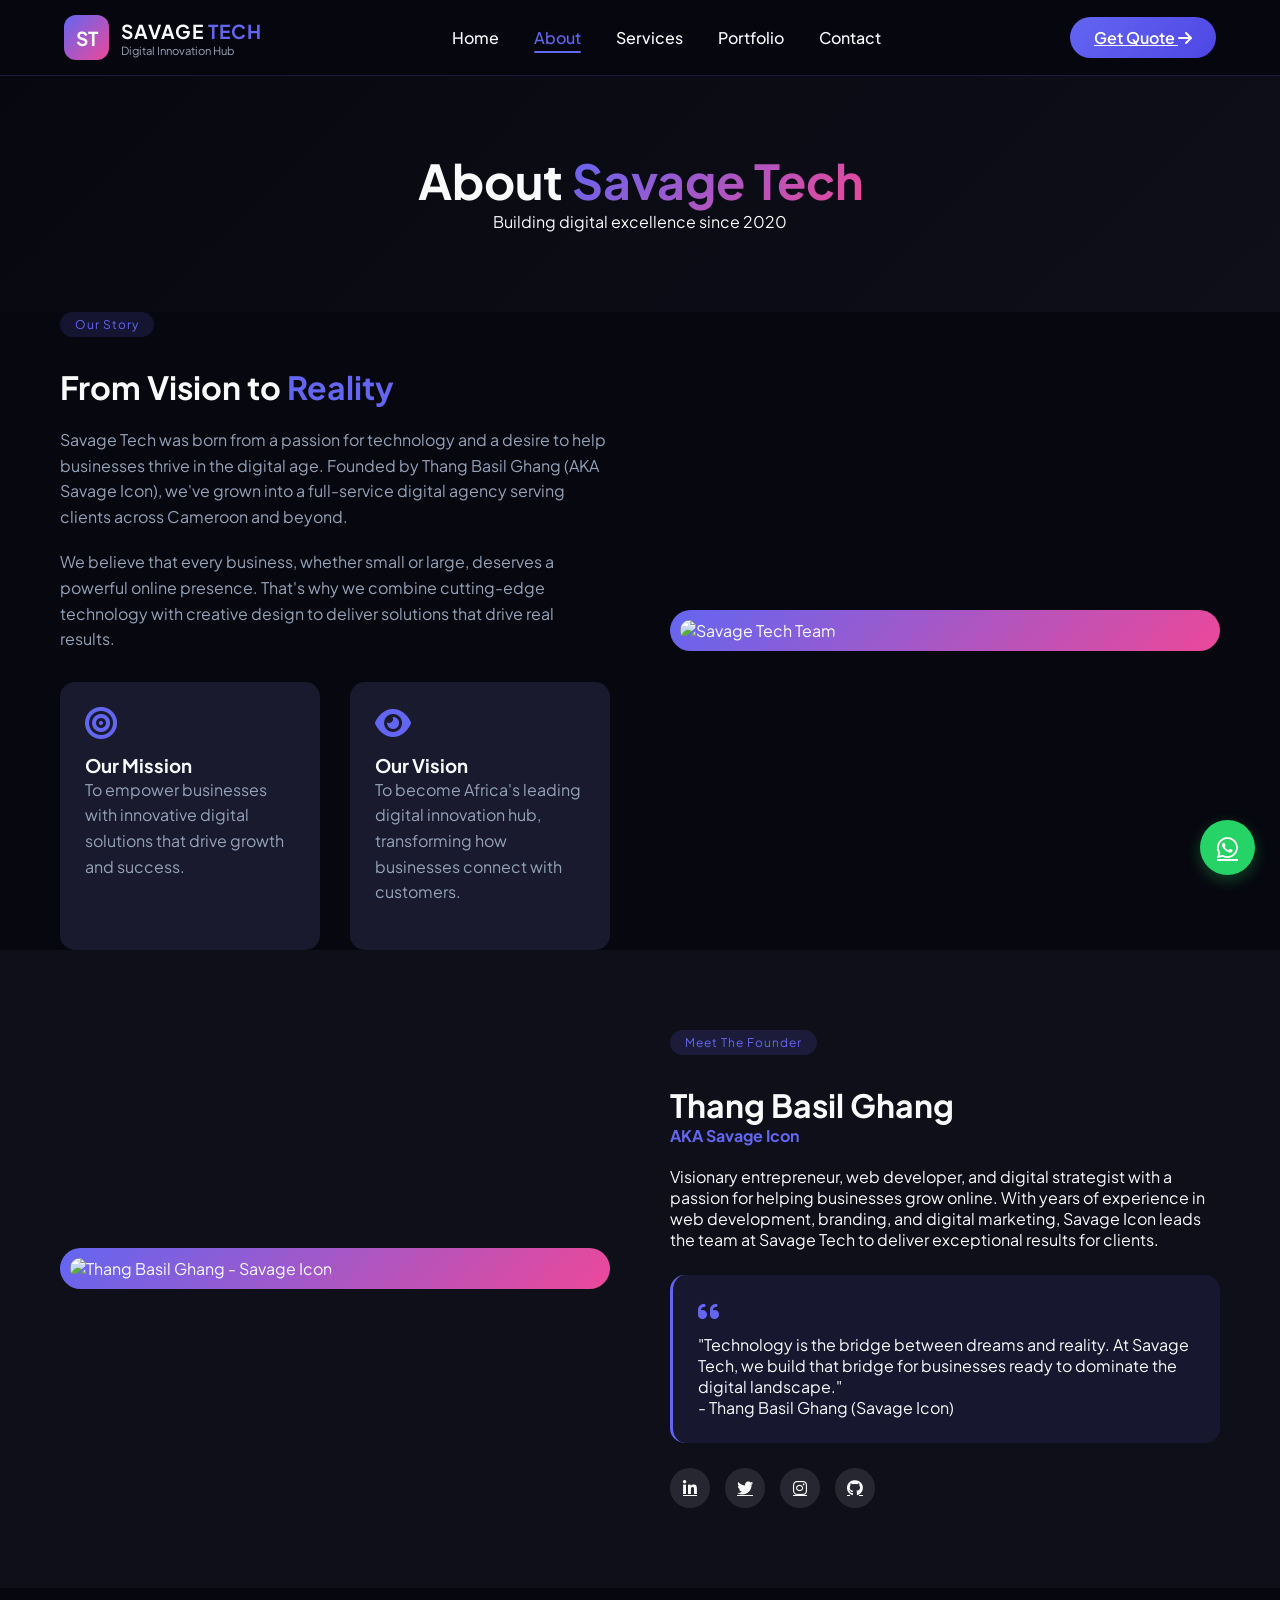
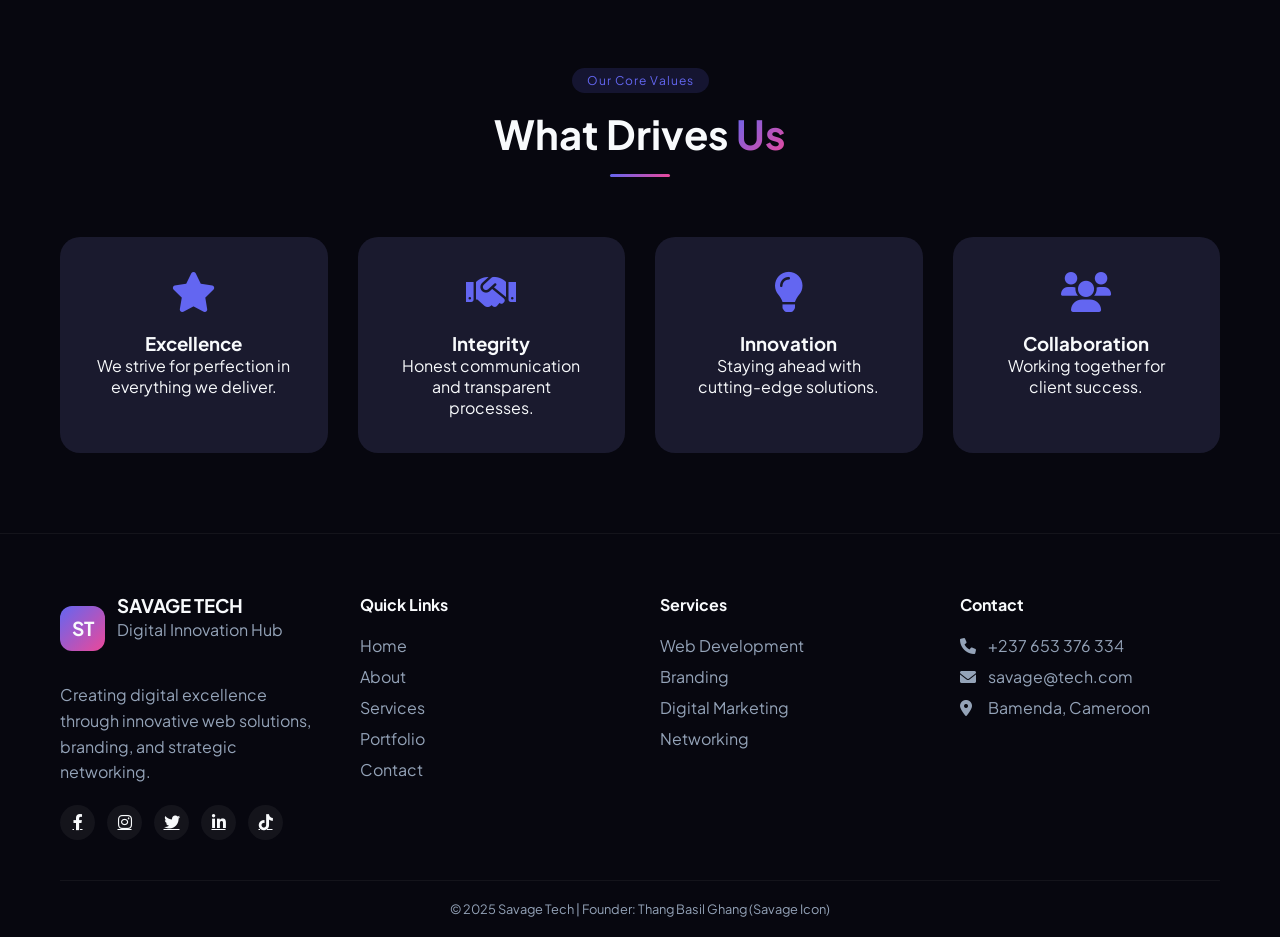
==== about.html @ dd2cf35e "Savage Tech" ====
<!DOCTYPE html>
<html lang="en">
<head>
    <meta charset="UTF-8">
    <meta name="viewport" content="width=device-width, initial-scale=1.0">
    <title>About Us | Savage Tech</title>
    <link href="https://cdnjs.cloudflare.com/ajax/libs/font-awesome/6.0.0/css/all.min.css" rel="stylesheet">
    <link href="https://fonts.googleapis.com/css2?family=Plus+Jakarta+Sans:wght@300;400;500;600;700;800&display=swap" rel="stylesheet">
    <link rel="stylesheet" href="style.css">
</head>
<body>

<nav class="navbar">
    <div class="nav-container">
        <div class="logo">
            <div class="logo-icon">ST</div>
            <div class="logo-text">
                <h2>SAVAGE <span>TECH</span></h2>
                <p>Digital Innovation Hub</p>
            </div>
        </div>
        <div class="nav-links">
            <a href="index.html">Home</a>
            <a href="about.html" class="active">About</a>
            <a href="services.html">Services</a>
            <a href="portfolio.html">Portfolio</a>
            <a href="contact.html">Contact</a>
        </div>
        <div class="nav-buttons">
            <a href="contact.html" class="nav-cta">Get Quote <i class="fas fa-arrow-right"></i></a>
            <div class="mobile-menu" onclick="toggleMenu()">
                <i class="fas fa-bars"></i>
            </div>
        </div>
    </div>
    <div class="mobile-nav" id="mobileNav">
        <a href="index.html">Home</a>
        <a href="about.html">About</a>
        <a href="services.html">Services</a>
        <a href="portfolio.html">Portfolio</a>
        <a href="contact.html">Contact</a>
    </div>
</nav>

<section class="page-header">
    <div class="container">
        <h1>About <span>Savage Tech</span></h1>
        <p>Building digital excellence since 2020</p>
    </div>
</section>

<section class="about-story">
    <div class="container">
        <div class="story-grid">
            <div class="story-content">
                <span class="subtitle">Our Story</span>
                <h2>From Vision to <span>Reality</span></h2>
                <p>Savage Tech was born from a passion for technology and a desire to help businesses thrive in the digital age. Founded by Thang Basil Ghang (AKA Savage Icon), we've grown into a full-service digital agency serving clients across Cameroon and beyond.</p>
                <p>We believe that every business, whether small or large, deserves a powerful online presence. That's why we combine cutting-edge technology with creative design to deliver solutions that drive real results.</p>
                <div class="mission-vision">
                    <div class="mission">
                        <i class="fas fa-bullseye"></i>
                        <h3>Our Mission</h3>
                        <p>To empower businesses with innovative digital solutions that drive growth and success.</p>
                    </div>
                    <div class="vision">
                        <i class="fas fa-eye"></i>
                        <h3>Our Vision</h3>
                        <p>To become Africa's leading digital innovation hub, transforming how businesses connect with customers.</p>
                    </div>
                </div>
            </div>
            <div class="story-image">
                <div class="image-wrapper">
                    <img src="https://placehold.co/600x500/1a1a2e/6366f1?text=Savage+Tech" alt="Savage Tech Team">
                </div>
            </div>
        </div>
    </div>
</section>

<section class="founder-section">
    <div class="container">
        <div class="founder-grid">
            <div class="founder-image">
                <div class="founder-img-wrapper">
                    <img src="https://placehold.co/400x500/1a1a2e/6366f1?text=Savage+Icon" alt="Thang Basil Ghang - Savage Icon">
                </div>
            </div>
            <div class="founder-content">
                <span class="subtitle">Meet The Founder</span>
                <h2>Thang Basil Ghang <span>AKA Savage Icon</span></h2>
                <p>Visionary entrepreneur, web developer, and digital strategist with a passion for helping businesses grow online. With years of experience in web development, branding, and digital marketing, Savage Icon leads the team at Savage Tech to deliver exceptional results for clients.</p>
                <div class="founder-quote">
                    <i class="fas fa-quote-left"></i>
                    <p>"Technology is the bridge between dreams and reality. At Savage Tech, we build that bridge for businesses ready to dominate the digital landscape."</p>
                    <span>- Thang Basil Ghang (Savage Icon)</span>
                </div>
                <div class="founder-social">
                    <a href="#"><i class="fab fa-linkedin-in"></i></a>
                    <a href="#"><i class="fab fa-twitter"></i></a>
                    <a href="#"><i class="fab fa-instagram"></i></a>
                    <a href="#"><i class="fab fa-github"></i></a>
                </div>
            </div>
        </div>
    </div>
</section>

<section class="values">
    <div class="container">
        <div class="section-header">
            <span class="subtitle">Our Core Values</span>
            <h2>What Drives <span>Us</span></h2>
            <div class="underline"></div>
        </div>
        <div class="values-grid">
            <div class="value-card">
                <i class="fas fa-star"></i>
                <h3>Excellence</h3>
                <p>We strive for perfection in everything we deliver.</p>
            </div>
            <div class="value-card">
                <i class="fas fa-handshake"></i>
                <h3>Integrity</h3>
                <p>Honest communication and transparent processes.</p>
            </div>
            <div class="value-card">
                <i class="fas fa-lightbulb"></i>
                <h3>Innovation</h3>
                <p>Staying ahead with cutting-edge solutions.</p>
            </div>
            <div class="value-card">
                <i class="fas fa-users"></i>
                <h3>Collaboration</h3>
                <p>Working together for client success.</p>
            </div>
        </div>
    </div>
</section>

<footer>
    <!-- Same footer as index.html -->
    <div class="container">
        <div class="footer-grid">
            <div class="footer-about">
                <div class="footer-logo">
                    <div class="logo-icon">ST</div>
                    <div>
                        <h3>SAVAGE TECH</h3>
                        <p>Digital Innovation Hub</p>
                    </div>
                </div>
                <p>Creating digital excellence through innovative web solutions, branding, and strategic networking.</p>
                <div class="footer-social">
                    <a href="#"><i class="fab fa-facebook-f"></i></a>
                    <a href="#"><i class="fab fa-instagram"></i></a>
                    <a href="#"><i class="fab fa-twitter"></i></a>
                    <a href="#"><i class="fab fa-linkedin-in"></i></a>
                    <a href="#"><i class="fab fa-tiktok"></i></a>
                </div>
            </div>
            <div class="footer-links">
                <h4>Quick Links</h4>
                <a href="index.html">Home</a>
                <a href="about.html">About</a>
                <a href="services.html">Services</a>
                <a href="portfolio.html">Portfolio</a>
                <a href="contact.html">Contact</a>
            </div>
            <div class="footer-links">
                <h4>Services</h4>
                <a href="services.html">Web Development</a>
                <a href="services.html">Branding</a>
                <a href="services.html">Digital Marketing</a>
                <a href="services.html">Networking</a>
            </div>
            <div class="footer-contact">
                <h4>Contact</h4>
                <p><i class="fas fa-phone"></i> +237 653 376 334</p>
                <p><i class="fas fa-envelope"></i> savage@tech.com</p>
                <p><i class="fas fa-map-marker-alt"></i> Bamenda, Cameroon</p>
            </div>
        </div>
        <div class="footer-bottom">
            <p>&copy; 2025 Savage Tech | Founder: Thang Basil Ghang (Savage Icon)</p>
        </div>
    </div>
</footer>

<a href="https://wa.me/23765337634" class="whatsapp-float" target="_blank">
    <i class="fab fa-whatsapp"></i>
</a>

<script src="script.js"></script>
</body>
</html>
---- style.css ----
* {
    margin: 0;
    padding: 0;
    box-sizing: border-box;
}

:root {
    --primary: #6366f1;
    --primary-dark: #4f46e5;
    --primary-light: #818cf8;
    --secondary: #ec4899;
    --accent: #f59e0b;
    --dark: #0f0f1a;
    --darker: #07070f;
    --card-bg: #1a1a2e;
    --light: #f8fafc;
    --gray: #94a3b8;
    --success: #22c55e;
    --gradient-1: linear-gradient(135deg, #6366f1, #ec4899);
    --gradient-2: linear-gradient(135deg, #f59e0b, #ec4899);
    --gradient-3: linear-gradient(135deg, #0f0f1a, #1a1a2e);
}

body {
    font-family: 'Plus Jakarta Sans', sans-serif;
    background: var(--darker);
    color: var(--light);
    overflow-x: hidden;
    cursor: none;
}

html {
    scroll-behavior: smooth;
}

/* Custom Cursor */
.cursor-dot {
    width: 8px;
    height: 8px;
    background: var(--primary);
    border-radius: 50%;
    position: fixed;
    pointer-events: none;
    z-index: 9999;
    transition: transform 0.1s ease;
}

.cursor-outline {
    width: 40px;
    height: 40px;
    border: 2px solid var(--primary);
    border-radius: 50%;
    position: fixed;
    pointer-events: none;
    z-index: 9998;
    transition: all 0.2s ease;
}

@media (max-width: 768px) {
    body { cursor: auto; }
    .cursor-dot, .cursor-outline { display: none; }
}

/* Scrollbar */
::-webkit-scrollbar { width: 8px; }
::-webkit-scrollbar-track { background: var(--darker); }
::-webkit-scrollbar-thumb { background: var(--primary); border-radius: 10px; }

/* Preloader */
.preloader {
    position: fixed;
    top: 0;
    left: 0;
    width: 100%;
    height: 100%;
    background: var(--darker);
    display: flex;
    justify-content: center;
    align-items: center;
    z-index: 99999;
    transition: opacity 0.5s;
}

.preloader-content {
    text-align: center;
}

.preloader-logo {
    width: 80px;
    height: 80px;
    background: linear-gradient(135deg, var(--primary), var(--secondary));
    border-radius: 20px;
    display: flex;
    align-items: center;
    justify-content: center;
    font-size: 2rem;
    font-weight: bold;
    margin: 0 auto 20px;
    animation: pulse 1.5s infinite;
}

.preloader-bar {
    width: 200px;
    height: 3px;
    background: rgba(255,255,255,0.1);
    border-radius: 10px;
    margin: 20px auto;
    overflow: hidden;
}

.preloader-bar::after {
    content: '';
    display: block;
    width: 50%;
    height: 100%;
    background: linear-gradient(135deg, var(--primary), var(--secondary));
    animation: loading 1s infinite;
}

@keyframes pulse {
    0%, 100% { transform: scale(1); opacity: 1; }
    50% { transform: scale(1.1); opacity: 0.8; }
}

@keyframes loading {
    0% { transform: translateX(-100%); }
    100% { transform: translateX(200%); }
}

/* Navbar */
.navbar {
    position: fixed;
    top: 0;
    width: 100%;
    background: rgba(7, 7, 15, 0.95);
    backdrop-filter: blur(10px);
    z-index: 1000;
    border-bottom: 1px solid rgba(99, 102, 241, 0.2);
    transition: all 0.3s;
}

.nav-container {
    max-width: 1400px;
    margin: 0 auto;
    padding: 15px 5%;
    display: flex;
    justify-content: space-between;
    align-items: center;
}

.logo {
    display: flex;
    align-items: center;
    gap: 12px;
}

.logo-icon {
    width: 45px;
    height: 45px;
    background: linear-gradient(135deg, var(--primary), var(--secondary));
    border-radius: 12px;
    display: flex;
    align-items: center;
    justify-content: center;
    font-weight: bold;
    font-size: 1.2rem;
    animation: float 3s ease-in-out infinite;
}

@keyframes float {
    0%, 100% { transform: translateY(0); }
    50% { transform: translateY(-5px); }
}

.logo-text h2 {
    font-size: 1.2rem;
    letter-spacing: 1px;
}

.logo-text h2 span {
    color: var(--primary);
}

.logo-text p {
    font-size: 0.7rem;
    color: var(--gray);
}

.nav-links {
    display: flex;
    gap: 35px;
}

.nav-links a {
    color: var(--light);
    text-decoration: none;
    font-weight: 500;
    transition: 0.3s;
    position: relative;
}

.nav-links a:hover, .nav-links a.active {
    color: var(--primary);
}

.nav-links a.active::after {
    content: '';
    position: absolute;
    bottom: -5px;
    left: 0;
    width: 100%;
    height: 2px;
    background: var(--primary);
    border-radius: 2px;
}

.nav-cta {
    padding: 10px 24px;
    background: linear-gradient(135deg, var(--primary), var(--primary-dark));
    border-radius: 50px;
    color: white !important;
    font-weight: 600;
    transition: 0.3s;
}

.nav-cta:hover {
    transform: translateY(-2px);
    box-shadow: 0 5px 15px rgba(99, 102, 241, 0.3);
}

.mobile-menu {
    display: none;
    font-size: 24px;
    cursor: pointer;
    color: var(--primary);
}

.mobile-nav {
    display: none;
    flex-direction: column;
    background: var(--dark);
    padding: 20px;
}

.mobile-nav.show {
    display: flex;
}

.mobile-nav a {
    color: var(--light);
    text-decoration: none;
    padding: 12px;
    border-bottom: 1px solid rgba(255,255,255,0.1);
}

/* Hero Section */
.hero {
    min-height: 100vh;
    display: flex;
    align-items: center;
    justify-content: center;
    position: relative;
    overflow: hidden;
    padding: 0 5%;
}

.hero-bg-gradient {
    position: absolute;
    top: 0;
    left: 0;
    width: 100%;
    height: 100%;
    background: radial-gradient(circle at 20% 50%, rgba(99, 102, 241, 0.15), transparent 50%);
}

.hero-particles {
    position: absolute;
    top: 0;
    left: 0;
    width: 100%;
    height: 100%;
    overflow: hidden;
}

.hero-content {
    text-align: center;
    max-width: 900px;
    margin: 0 auto;
    position: relative;
    z-index: 2;
}

.hero-badge {
    display: inline-flex;
    align-items: center;
    gap: 8px;
    background: rgba(99, 102, 241, 0.15);
    padding: 8px 20px;
    border-radius: 50px;
    font-size: 0.85rem;
    margin-bottom: 30px;
    backdrop-filter: blur(5px);
}

.badge-pulse {
    width: 8px;
    height: 8px;
    background: var(--success);
    border-radius: 50%;
    animation: pulse-green 1.5s infinite;
}

@keyframes pulse-green {
    0%, 100% { opacity: 1; transform: scale(1); }
    50% { opacity: 0.5; transform: scale(1.5); }
}

.hero-title {
    font-size: 4.5rem;
    line-height: 1.1;
    margin-bottom: 25px;
}

.title-line {
    display: block;
}

.title-gradient {
    background: linear-gradient(135deg, var(--primary), var(--secondary));
    -webkit-background-clip: text;
    background-clip: text;
    color: transparent;
}

.hero-desc {
    font-size: 1.1rem;
    color: var(--gray);
    max-width: 600px;
    margin: 0 auto 35px;
}

.hero-buttons {
    display: flex;
    gap: 20px;
    justify-content: center;
    margin-bottom: 50px;
}

.btn-primary {
    display: inline-flex;
    align-items: center;
    gap: 10px;
    padding: 14px 32px;
    background: linear-gradient(135deg, var(--primary), var(--primary-dark));
    color: white;
    text-decoration: none;
    border-radius: 50px;
    font-weight: 600;
    transition: 0.3s;
    border: none;
    cursor: pointer;
}

.btn-primary:hover {
    transform: translateY(-3px);
    box-shadow: 0 10px 25px rgba(99, 102, 241, 0.4);
}

.btn-outline {
    display: inline-flex;
    align-items: center;
    gap: 10px;
    padding: 14px 32px;
    background: transparent;
    border: 2px solid var(--primary);
    color: var(--primary);
    text-decoration: none;
    border-radius: 50px;
    font-weight: 600;
    transition: 0.3s;
}

.btn-outline:hover {
    background: var(--primary);
    color: white;
    transform: translateY(-3px);
}

.btn-whatsapp {
    display: inline-flex;
    align-items: center;
    gap: 10px;
    padding: 14px 32px;
    background: #25D366;
    color: white;
    text-decoration: none;
    border-radius: 50px;
    font-weight: 600;
    transition: 0.3s;
}

.btn-whatsapp:hover {
    transform: translateY(-3px);
    box-shadow: 0 10px 25px rgba(37, 211, 102, 0.4);
}

.hero-stats {
    display: flex;
    justify-content: center;
    gap: 60px;
}

.stat h3 {
    font-size: 2rem;
    color: var(--primary);
}

.stat p {
    font-size: 0.85rem;
    color: var(--gray);
}

.hero-scroll {
    position: absolute;
    bottom: 30px;
    left: 50%;
    transform: translateX(-50%);
    text-align: center;
    font-size: 0.8rem;
    color: var(--gray);
    animation: bounce 2s infinite;
}

@keyframes bounce {
    0%, 100% { transform: translateX(-50%) translateY(0); }
    50% { transform: translateX(-50%) translateY(10px); }
}

/* Clients Section */
.clients {
    padding: 60px 5%;
    border-bottom: 1px solid rgba(255,255,255,0.05);
}

.clients-label {
    text-align: center;
    color: var(--gray);
    font-size: 0.8rem;
    margin-bottom: 30px;
    letter-spacing: 2px;
}

.clients-grid {
    display: flex;
    justify-content: center;
    flex-wrap: wrap;
    gap: 50px;
}

.client-logo {
    font-size: 1.2rem;
    font-weight: 600;
    color: var(--gray);
    opacity: 0.6;
    transition: 0.3s;
}

.client-logo:hover {
    opacity: 1;
    color: var(--primary);
}

/* Container */
.container {
    max-width: 1200px;
    margin: 0 auto;
    padding: 0 20px;
}

/* Section Header */
.section-header {
    text-align: center;
    margin-bottom: 60px;
}

.subtitle {
    display: inline-block;
    background: rgba(99, 102, 241, 0.15);
    padding: 5px 15px;
    border-radius: 50px;
    font-size: 0.75rem;
    color: var(--primary);
    margin-bottom: 15px;
    letter-spacing: 1px;
}

.section-header h2 {
    font-size: 2.5rem;
}

.section-header h2 span {
    background: linear-gradient(135deg, var(--primary), var(--secondary));
    -webkit-background-clip: text;
    background-clip: text;
    color: transparent;
}

.underline {
    width: 60px;
    height: 3px;
    background: linear-gradient(135deg, var(--primary), var(--secondary));
    margin: 15px auto 0;
    border-radius: 3px;
}

/* Services Preview */
.services-preview, .why-us, .values, .services-full, .process, .portfolio-gallery, .testimonials, .contact-page {
    padding: 80px 0;
}

.services-grid, .values-grid, .services-full-grid {
    display: grid;
    grid-template-columns: repeat(auto-fit, minmax(280px, 1fr));
    gap: 30px;
}

.service-card {
    background: var(--card-bg);
    padding: 35px;
    border-radius: 20px;
    text-align: center;
    transition: 0.3s;
    border: 1px solid rgba(255,255,255,0.05);
}

.service-card:hover {
    transform: translateY(-10px);
    border-color: var(--primary);
    box-shadow: 0 20px 40px rgba(0,0,0,0.3);
}

.service-icon {
    width: 70px;
    height: 70px;
    background: rgba(99, 102, 241, 0.15);
    border-radius: 20px;
    display: flex;
    align-items: center;
    justify-content: center;
    margin: 0 auto 25px;
}

.service-icon i {
    font-size: 2rem;
    color: var(--primary);
}

.service-card h3 {
    margin-bottom: 15px;
}

.service-card p {
    color: var(--gray);
    margin-bottom: 20px;
    line-height: 1.6;
}

.service-link {
    color: var(--primary);
    text-decoration: none;
    font-weight: 500;
    display: inline-flex;
    align-items: center;
    gap: 8px;
    transition: 0.3s;
}

.service-link:hover {
    gap: 12px;
}

/* Why Us Section */
.why-us {
    background: var(--dark);
}

.why-grid {
    display: grid;
    grid-template-columns: 1fr 1fr;
    gap: 60px;
    align-items: center;
}

.why-content h2 {
    font-size: 2.5rem;
    margin: 15px 0 20px;
}

.why-content h2 span {
    color: var(--primary);
}

.why-content > p {
    color: var(--gray);
    margin-bottom: 30px;
    line-height: 1.6;
}

.why-features {
    margin-bottom: 35px;
}

.why-feature {
    display: flex;
    gap: 15px;
    margin-bottom: 20px;
}

.why-feature i {
    color: var(--primary);
    font-size: 1.3rem;
    margin-top: 3px;
}

.why-feature h4 {
    margin-bottom: 5px;
}

.why-feature p {
    color: var(--gray);
    font-size: 0.85rem;
}

.why-image {
    position: relative;
    min-height: 400px;
}

.why-image-bg {
    width: 100%;
    height: 400px;
    background: linear-gradient(135deg, var(--primary), var(--secondary));
    border-radius: 30px;
    opacity: 0.1;
}

.floating-card {
    position: absolute;
    background: var(--card-bg);
    padding: 15px 25px;
    border-radius: 50px;
    display: flex;
    align-items: center;
    gap: 10px;
    backdrop-filter: blur(10px);
    border: 1px solid rgba(255,255,255,0.1);
    animation: float 4s ease-in-out infinite;
}

.card-1 {
    top: 20%;
    left: -20px;
}

.card-2 {
    bottom: 30%;
    right: -20px;
    animation-delay: 1s;
}

.card-3 {
    bottom: 10%;
    left: 20%;
    animation-delay: 2s;
}

/* CTA Section */
.cta-section {
    padding: 100px 0;
    background: linear-gradient(135deg, var(--primary), var(--primary-dark));
    text-align: center;
    position: relative;
    overflow: hidden;
}

.cta-section h2 {
    font-size: 2.5rem;
    margin-bottom: 15px;
}

.cta-section p {
    margin-bottom: 30px;
    opacity: 0.9;
}

.cta-buttons {
    display: flex;
    gap: 20px;
    justify-content: center;
    flex-wrap: wrap;
}

.cta-section .btn-primary {
    background: white;
    color: var(--primary);
}

.cta-section .btn-whatsapp {
    background: rgba(255,255,255,0.2);
    backdrop-filter: blur(5px);
}

/* Page Header */
.page-header {
    background: linear-gradient(135deg, var(--darker), var(--dark));
    padding: 150px 0 80px;
    text-align: center;
}

.page-header h1 {
    font-size: 3rem;
}

.page-header h1 span {
    background: linear-gradient(135deg, var(--primary), var(--secondary));
    -webkit-background-clip: text;
    background-clip: text;
    color: transparent;
}

/* Story Section */
.story-grid {
    display: grid;
    grid-template-columns: 1fr 1fr;
    gap: 60px;
    align-items: center;
}

.story-content h2 {
    font-size: 2rem;
    margin: 15px 0 20px;
}

.story-content h2 span {
    color: var(--primary);
}

.story-content p {
    color: var(--gray);
    margin-bottom: 20px;
    line-height: 1.6;
}

.mission-vision {
    display: grid;
    grid-template-columns: 1fr 1fr;
    gap: 30px;
    margin-top: 30px;
}

.mission, .vision {
    background: var(--card-bg);
    padding: 25px;
    border-radius: 15px;
}

.mission i, .vision i {
    font-size: 2rem;
    color: var(--primary);
    margin-bottom: 15px;
}

.story-image .image-wrapper {
    background: linear-gradient(135deg, var(--primary), var(--secondary));
    border-radius: 30px;
    overflow: hidden;
    padding: 10px;
}

.story-image img {
    width: 100%;
    border-radius: 20px;
}

/* Founder Section */
.founder-section {
    background: var(--dark);
    padding: 80px 0;
}

.founder-grid {
    display: grid;
    grid-template-columns: 1fr 1fr;
    gap: 60px;
    align-items: center;
}

.founder-img-wrapper {
    background: linear-gradient(135deg, var(--primary), var(--secondary));
    border-radius: 30px;
    overflow: hidden;
    padding: 10px;
}

.founder-img-wrapper img {
    width: 100%;
    border-radius: 20px;
}

.founder-content h2 {
    font-size: 2rem;
    margin: 15px 0 20px;
}

.founder-content h2 span {
    color: var(--primary);
    font-size: 1rem;
    display: block;
}

.founder-quote {
    background: rgba(99, 102, 241, 0.1);
    padding: 25px;
    border-radius: 15px;
    margin: 25px 0;
    border-left: 3px solid var(--primary);
}

.founder-quote i {
    color: var(--primary);
    font-size: 1.5rem;
    margin-bottom: 10px;
}

.founder-social {
    display: flex;
    gap: 15px;
}

.founder-social a {
    width: 40px;
    height: 40px;
    background: rgba(255,255,255,0.1);
    border-radius: 50%;
    display: flex;
    align-items: center;
    justify-content: center;
    color: var(--light);
    transition: 0.3s;
}

.founder-social a:hover {
    background: var(--primary);
    transform: translateY(-3px);
}

/* Values Grid */
.values-grid {
    display: grid;
    grid-template-columns: repeat(auto-fit, minmax(250px, 1fr));
    gap: 30px;
}

.value-card {
    text-align: center;
    padding: 35px;
    background: var(--card-bg);
    border-radius: 20px;
    transition: 0.3s;
}

.value-card:hover {
    transform: translateY(-10px);
}

.value-card i {
    font-size: 2.5rem;
    color: var(--primary);
    margin-bottom: 20px;
}

/* Service Full Cards */
.service-full-card {
    background: var(--card-bg);
    padding: 40px;
    border-radius: 20px;
    transition: 0.3s;
}

.service-full-card:hover {
    transform: translateY(-10px);
}

.service-icon-large {
    width: 80px;
    height: 80px;
    background: rgba(99, 102, 241, 0.15);
    border-radius: 20px;
    display: flex;
    align-items: center;
    justify-content: center;
    margin-bottom: 25px;
}

.service-icon-large i {
    font-size: 2.5rem;
    color: var(--primary);
}

.service-full-card h2 {
    margin-bottom: 15px;
}

.service-full-card > p {
    color: var(--gray);
    margin-bottom: 20px;
    line-height: 1.6;
}

.service-features {
    list-style: none;
    margin: 20px 0;
}

.service-features li {
    margin: 10px 0;
    display: flex;
    align-items: center;
    gap: 10px;
}

.service-features li i {
    color: var(--success);
    font-size: 0.8rem;
}

.service-price {
    margin: 20px 0;
    font-size: 1.2rem;
    font-weight: bold;
    color: var(--primary);
}

/* Process Steps */
.process-steps {
    display: grid;
    grid-template-columns: repeat(auto-fit, minmax(200px, 1fr));
    gap: 30px;
    text-align: center;
}

.step {
    padding: 30px;
    background: var(--card-bg);
    border-radius: 20px;
    position: relative;
}

.step-number {
    width: 50px;
    height: 50px;
    background: linear-gradient(135deg, var(--primary), var(--secondary));
    border-radius: 50%;
    display: flex;
    align-items: center;
    justify-content: center;
    margin: 0 auto 20px;
    font-weight: bold;
    font-size: 1.2rem;
}

/* Portfolio Filter */
.portfolio-filter {
    padding: 40px 0;
}

.filter-buttons {
    display: flex;
    justify-content: center;
    gap: 15px;
    flex-wrap: wrap;
}

.filter-btn {
    padding: 10px 25px;
    background: var(--card-bg);
    border: none;
    color: var(--light);
    border-radius: 50px;
    cursor: pointer;
    transition: 0.3s;
}

.filter-btn.active, .filter-btn:hover {
    background: var(--primary);
}

/* Portfolio Grid */
.portfolio-grid {
    display: grid;
    grid-template-columns: repeat(auto-fill, minmax(350px, 1fr));
    gap: 30px;
}

.portfolio-item {
    background: var(--card-bg);
    border-radius: 15px;
    overflow: hidden;
    transition: 0.3s;
}

.portfolio-item:hover {
    transform: translateY(-10px);
}

.portfolio-item img {
    width: 100%;
    height: 250px;
    object-fit: cover;
}

.portfolio-info {
    padding: 20px;
}

.portfolio-info h3 {
    margin-bottom: 5px;
}

.portfolio-info p {
    color: var(--gray);
}

/* Testimonials Grid */
.testimonials-grid {
    display: grid;
    grid-template-columns: repeat(auto-fill, minmax(350px, 1fr));
    gap: 30px;
}

.testimonial-card {
    background: var(--card-bg);
    padding: 30px;
    border-radius: 20px;
}

.testimonial-card i {
    font-size: 2rem;
    color: var(--primary);
    opacity: 0.5;
    margin-bottom: 20px;
}

.testimonial-card p {
    margin-bottom: 20px;
    line-height: 1.6;
}

.client-info {
    display: flex;
    align-items: center;
    gap: 15px;
}

.client-info img {
    width: 50px;
    height: 50px;
    border-radius: 50%;
    object-fit: cover;
}

/* Contact Page */
.contact-grid {
    display: grid;
    grid-template-columns: 1fr 1fr;
    gap: 50px;
}

.contact-info-card, .contact-form-card {
    background: var(--card-bg);
    padding: 40px;
    border-radius: 20px;
}

.contact-info-card h3, .contact-form-card h3 {
    font-size: 1.5rem;
    margin-bottom: 15px;
}

.contact-info-card > p {
    color: var(--gray);
    margin-bottom: 30px;
}

.contact-details {
    margin-bottom: 30px;
}

.detail {
    display: flex;
    gap: 15px;
    margin-bottom: 20px;
}

.detail i {
    width: 45px;
    height: 45px;
    background: rgba(99, 102, 241, 0.15);
    border-radius: 12px;
    display: flex;
    align-items: center;
    justify-content: center;
    color: var(--primary);
    font-size: 1.2rem;
}

.contact-hours {
    padding-top: 20px;
    border-top: 1px solid rgba(255,255,255,0.1);
}

.contact-hours h4 {
    margin-bottom: 10px;
}

.contact-hours p {
    color: var(--gray);
    font-size: 0.9rem;
}

/* Form */
.form-row {
    display: grid;
    grid-template-columns: 1fr 1fr;
    gap: 15px;
}

.form-group {
    margin-bottom: 20px;
}

.form-group input, .form-group textarea, .form-group select {
    width: 100%;
    padding: 14px;
    background: rgba(255,255,255,0.05);
    border: 1px solid rgba(255,255,255,0.1);
    border-radius: 12px;
    color: var(--light);
    font-family: inherit;
    transition: 0.3s;
}

.form-group input:focus, .form-group textarea:focus, .form-group select:focus {
    outline: none;
    border-color: var(--primary);
}

.submit-btn {
    width: 100%;
}

/* Map Section */
.map-section {
    padding: 0 0 80px;
}

/* Footer */
footer {
    background: var(--darker);
    padding: 60px 0 20px;
    border-top: 1px solid rgba(255,255,255,0.05);
}

.footer-grid {
    display: grid;
    grid-template-columns: repeat(auto-fit, minmax(250px, 1fr));
    gap: 40px;
    margin-bottom: 40px;
}

.footer-logo {
    display: flex;
    align-items: center;
    gap: 12px;
    margin-bottom: 20px;
}

.footer-about p {
    color: var(--gray);
    line-height: 1.6;
    margin-bottom: 20px;
}

.footer-social {
    display: flex;
    gap: 12px;
}

.footer-social a {
    width: 35px;
    height: 35px;
    background: rgba(255,255,255,0.05);
    border-radius: 50%;
    display: flex;
    align-items: center;
    justify-content: center;
    color: var(--light);
    transition: 0.3s;
}

.footer-social a:hover {
    background: var(--primary);
    transform: translateY(-3px);
}

.footer-links h4, .footer-contact h4 {
    margin-bottom: 20px;
}

.footer-links a {
    display: block;
    color: var(--gray);
    text-decoration: none;
    margin-bottom: 10px;
    transition: 0.3s;
}

.footer-links a:hover {
    color: var(--primary);
    transform: translateX(5px);
}

.footer-contact p {
    color: var(--gray);
    margin-bottom: 10px;
}

.footer-contact i {
    width: 25px;
}

.footer-founder {
    margin-top: 15px;
    padding-top: 15px;
    border-top: 1px solid rgba(255,255,255,0.05);
    font-size: 0.85rem;
    color: var(--primary);
}

.footer-bottom {
    text-align: center;
    padding-top: 20px;
    border-top: 1px solid rgba(255,255,255,0.05);
    color: var(--gray);
    font-size: 0.8rem;
}

.footer-bottom i {
    color: var(--secondary);
}

/* WhatsApp Float */
.whatsapp-float {
    position: fixed;
    bottom: 25px;
    right: 25px;
    background: #25D366;
    width: 55px;
    height: 55px;
    border-radius: 50%;
    display: flex;
    align-items: center;
    justify-content: center;
    color: white;
    font-size: 1.5rem;
    z-index: 999;
    transition: 0.3s;
    box-shadow: 0 5px 15px rgba(37, 211, 102, 0.3);
}

.whatsapp-float:hover {
    transform: scale(1.1);
    background: #20b859;
}

.whatsapp-tooltip {
    position: absolute;
    right: 70px;
    background: var(--dark);
    padding: 8px 15px;
    border-radius: 30px;
    font-size: 0.75rem;
    white-space: nowrap;
    opacity: 0;
    visibility: hidden;
    transition: 0.3s;
}

.whatsapp-float:hover .whatsapp-tooltip {
    opacity: 1;
    visibility: visible;
}

/* Responsive */
@media (max-width: 768px) {
    .nav-links {
        display: none;
    }
    .mobile-menu {
        display: block;
    }
    .hero-title {
        font-size: 2.5rem;
    }
    .hero-buttons {
        flex-direction: column;
        align-items: center;
    }
    .hero-stats {
        gap: 30px;
    }
    .why-grid, .story-grid, .founder-grid, .contact-grid {
        grid-template-columns: 1fr;
    }
    .section-header h2 {
        font-size: 1.8rem;
    }
    .form-row {
        grid-template-columns: 1fr;
    }
    .portfolio-grid {
        grid-template-columns: 1fr;
    }
    .testimonials-grid {
        grid-template-columns: 1fr;
    }
    .floating-card {
        display: none;
    }
    .cta-section h2 {
        font-size: 1.8rem;
    }
}

/* Animations */
@keyframes fadeInUp {
    from {
        opacity: 0;
        transform: translateY(30px);
    }
    to {
        opacity: 1;
        transform: translateY(0);
    }
}

.service-card, .portfolio-item, .testimonial-card, .value-card {
    animation: fadeInUp 0.6s ease forwards;
    opacity: 0;
}

.service-card:nth-child(1) { animation-delay: 0.1s; }
.service-card:nth-child(2) { animation-delay: 0.2s; }
.service-card:nth-child(3) { animation-delay: 0.3s; }
.service-card:nth-child(4) { animation-delay: 0.4s; }
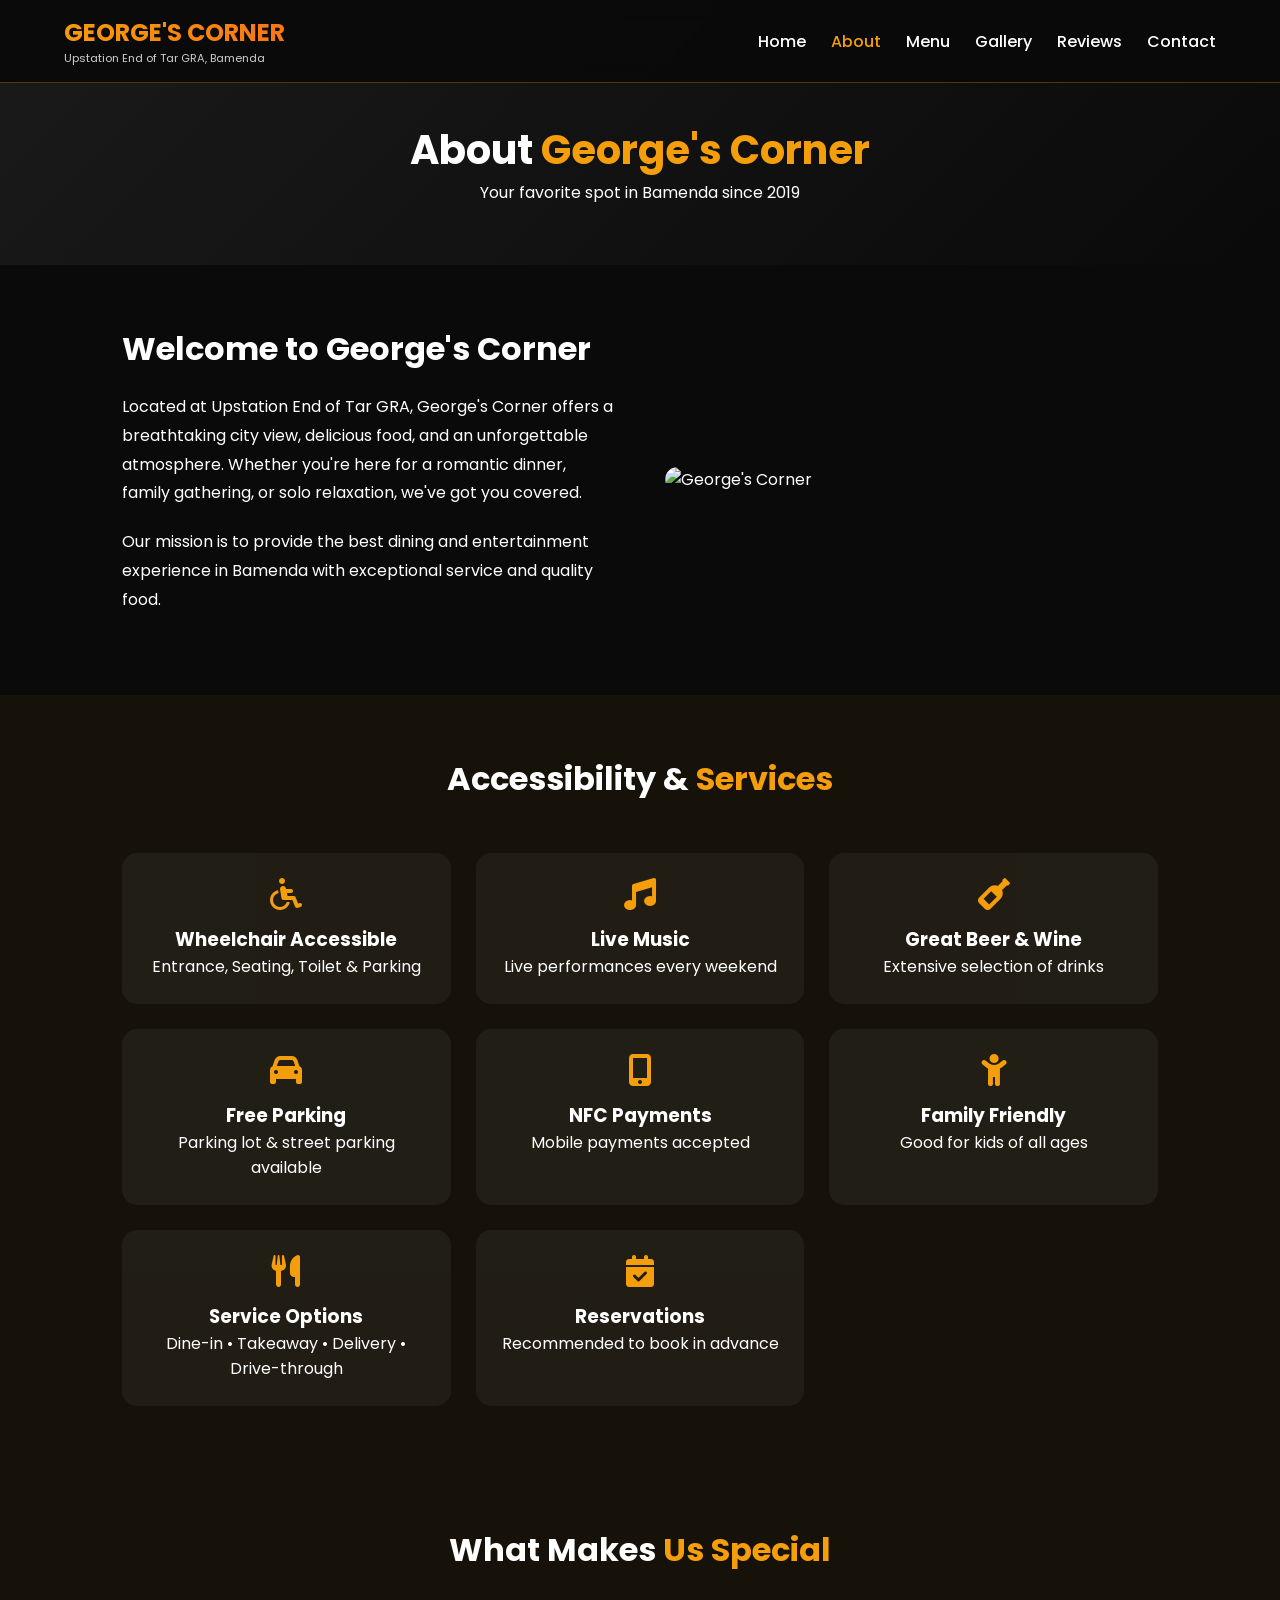
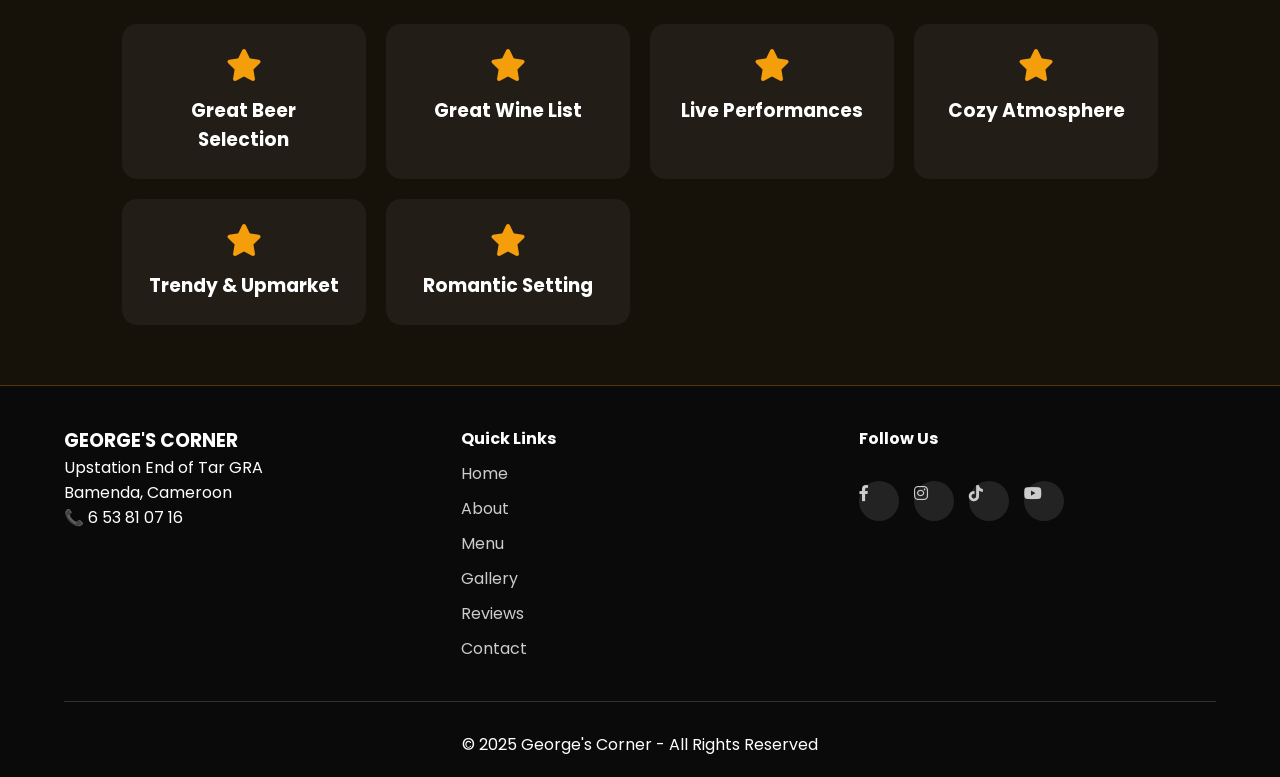
==== commit cb29a26b: "SEO" ====
--- a/about.html
+++ b/about.html
@@ -3,9 +3,9 @@
 <head>
     <meta charset="UTF-8">
     <meta name="viewport" content="width=device-width, initial-scale=1.0">
-    <title>About Us | Savage Tech</title>
+    <title>About Us - George's Corner</title>
     <link href="https://cdnjs.cloudflare.com/ajax/libs/font-awesome/6.0.0/css/all.min.css" rel="stylesheet">
-    <link href="https://fonts.googleapis.com/css2?family=Plus+Jakarta+Sans:wght@300;400;500;600;700;800&display=swap" rel="stylesheet">
+    <link href="https://fonts.googleapis.com/css2?family=Poppins:wght@300;400;500;600;700;800&display=swap" rel="stylesheet">
     <link rel="stylesheet" href="style.css">
 </head>
 <body>
@@ -13,184 +13,161 @@
 <nav class="navbar">
     <div class="nav-container">
         <div class="logo">
-            <div class="logo-icon">ST</div>
-            <div class="logo-text">
-                <h2>SAVAGE <span>TECH</span></h2>
-                <p>Digital Innovation Hub</p>
-            </div>
+            <h1>GEORGE'S <span>CORNER</span></h1>
+            <p>Upstation End of Tar GRA, Bamenda</p>
         </div>
         <div class="nav-links">
             <a href="index.html">Home</a>
             <a href="about.html" class="active">About</a>
-            <a href="services.html">Services</a>
-            <a href="portfolio.html">Portfolio</a>
+            <a href="menu.html">Menu</a>
+            <a href="gallery.html">Gallery</a>
+            <a href="reviews.html">Reviews</a>
             <a href="contact.html">Contact</a>
         </div>
-        <div class="nav-buttons">
-            <a href="contact.html" class="nav-cta">Get Quote <i class="fas fa-arrow-right"></i></a>
-            <div class="mobile-menu" onclick="toggleMenu()">
-                <i class="fas fa-bars"></i>
-            </div>
+        <div class="mobile-menu" onclick="toggleMobileMenu()">
+            <i class="fas fa-bars"></i>
         </div>
     </div>
     <div class="mobile-nav" id="mobileNav">
         <a href="index.html">Home</a>
         <a href="about.html">About</a>
-        <a href="services.html">Services</a>
-        <a href="portfolio.html">Portfolio</a>
+        <a href="menu.html">Menu</a>
+        <a href="gallery.html">Gallery</a>
+        <a href="reviews.html">Reviews</a>
         <a href="contact.html">Contact</a>
     </div>
 </nav>
 
 <section class="page-header">
-    <div class="container">
-        <h1>About <span>Savage Tech</span></h1>
-        <p>Building digital excellence since 2020</p>
-    </div>
+    <h1>About <span>George's Corner</span></h1>
+    <p>Your favorite spot in Bamenda since 2019</p>
 </section>
 
-<section class="about-story">
+<section class="about-main">
     <div class="container">
-        <div class="story-grid">
-            <div class="story-content">
-                <span class="subtitle">Our Story</span>
-                <h2>From Vision to <span>Reality</span></h2>
-                <p>Savage Tech was born from a passion for technology and a desire to help businesses thrive in the digital age. Founded by Thang Basil Ghang (AKA Savage Icon), we've grown into a full-service digital agency serving clients across Cameroon and beyond.</p>
-                <p>We believe that every business, whether small or large, deserves a powerful online presence. That's why we combine cutting-edge technology with creative design to deliver solutions that drive real results.</p>
-                <div class="mission-vision">
-                    <div class="mission">
-                        <i class="fas fa-bullseye"></i>
-                        <h3>Our Mission</h3>
-                        <p>To empower businesses with innovative digital solutions that drive growth and success.</p>
-                    </div>
-                    <div class="vision">
-                        <i class="fas fa-eye"></i>
-                        <h3>Our Vision</h3>
-                        <p>To become Africa's leading digital innovation hub, transforming how businesses connect with customers.</p>
-                    </div>
-                </div>
+        <div class="about-grid">
+            <div class="about-text">
+                <h2>Welcome to George's Corner</h2>
+                <p>Located at Upstation End of Tar GRA, George's Corner offers a breathtaking city view, delicious food, and an unforgettable atmosphere. Whether you're here for a romantic dinner, family gathering, or solo relaxation, we've got you covered.</p>
+                <p>Our mission is to provide the best dining and entertainment experience in Bamenda with exceptional service and quality food.</p>
             </div>
-            <div class="story-image">
-                <div class="image-wrapper">
-                    <img src="https://placehold.co/600x500/1a1a2e/6366f1?text=Savage+Tech" alt="Savage Tech Team">
-                </div>
+            <div class="about-image">
+                <img src="https://images.unsplash.com/photo-1514933651103-005eec06c04b?w=600" alt="George's Corner">
             </div>
         </div>
     </div>
 </section>
 
-<section class="founder-section">
+<section class="accessibility-section">
     <div class="container">
-        <div class="founder-grid">
-            <div class="founder-image">
-                <div class="founder-img-wrapper">
-                    <img src="https://placehold.co/400x500/1a1a2e/6366f1?text=Savage+Icon" alt="Thang Basil Ghang - Savage Icon">
-                </div>
+        <h2 class="section-title">Accessibility & <span>Services</span></h2>
+        <div class="accessibility-grid">
+            <div class="access-card">
+                <i class="fas fa-wheelchair"></i>
+                <h3>Wheelchair Accessible</h3>
+                <p>Entrance, Seating, Toilet & Parking</p>
             </div>
-            <div class="founder-content">
-                <span class="subtitle">Meet The Founder</span>
-                <h2>Thang Basil Ghang <span>AKA Savage Icon</span></h2>
-                <p>Visionary entrepreneur, web developer, and digital strategist with a passion for helping businesses grow online. With years of experience in web development, branding, and digital marketing, Savage Icon leads the team at Savage Tech to deliver exceptional results for clients.</p>
-                <div class="founder-quote">
-                    <i class="fas fa-quote-left"></i>
-                    <p>"Technology is the bridge between dreams and reality. At Savage Tech, we build that bridge for businesses ready to dominate the digital landscape."</p>
-                    <span>- Thang Basil Ghang (Savage Icon)</span>
-                </div>
-                <div class="founder-social">
-                    <a href="#"><i class="fab fa-linkedin-in"></i></a>
-                    <a href="#"><i class="fab fa-twitter"></i></a>
-                    <a href="#"><i class="fab fa-instagram"></i></a>
-                    <a href="#"><i class="fab fa-github"></i></a>
-                </div>
+            <div class="access-card">
+                <i class="fas fa-music"></i>
+                <h3>Live Music</h3>
+                <p>Live performances every weekend</p>
+            </div>
+            <div class="access-card">
+                <i class="fas fa-wine-bottle"></i>
+                <h3>Great Beer & Wine</h3>
+                <p>Extensive selection of drinks</p>
+            </div>
+            <div class="access-card">
+                <i class="fas fa-car"></i>
+                <h3>Free Parking</h3>
+                <p>Parking lot & street parking available</p>
+            </div>
+            <div class="access-card">
+                <i class="fas fa-mobile-alt"></i>
+                <h3>NFC Payments</h3>
+                <p>Mobile payments accepted</p>
+            </div>
+            <div class="access-card">
+                <i class="fas fa-child"></i>
+                <h3>Family Friendly</h3>
+                <p>Good for kids of all ages</p>
+            </div>
+            <div class="access-card">
+                <i class="fas fa-utensils"></i>
+                <h3>Service Options</h3>
+                <p>Dine-in • Takeaway • Delivery • Drive-through</p>
+            </div>
+            <div class="access-card">
+                <i class="fas fa-calendar-check"></i>
+                <h3>Reservations</h3>
+                <p>Recommended to book in advance</p>
             </div>
         </div>
     </div>
 </section>
 
-<section class="values">
+<section class="highlights-section">
     <div class="container">
-        <div class="section-header">
-            <span class="subtitle">Our Core Values</span>
-            <h2>What Drives <span>Us</span></h2>
-            <div class="underline"></div>
-        </div>
-        <div class="values-grid">
-            <div class="value-card">
+        <h2 class="section-title">What Makes <span>Us Special</span></h2>
+        <div class="highlights-grid">
+            <div class="highlight">
                 <i class="fas fa-star"></i>
-                <h3>Excellence</h3>
-                <p>We strive for perfection in everything we deliver.</p>
+                <h3>Great Beer Selection</h3>
             </div>
-            <div class="value-card">
-                <i class="fas fa-handshake"></i>
-                <h3>Integrity</h3>
-                <p>Honest communication and transparent processes.</p>
+            <div class="highlight">
+                <i class="fas fa-star"></i>
+                <h3>Great Wine List</h3>
             </div>
-            <div class="value-card">
-                <i class="fas fa-lightbulb"></i>
-                <h3>Innovation</h3>
-                <p>Staying ahead with cutting-edge solutions.</p>
+            <div class="highlight">
+                <i class="fas fa-star"></i>
+                <h3>Live Performances</h3>
             </div>
-            <div class="value-card">
-                <i class="fas fa-users"></i>
-                <h3>Collaboration</h3>
-                <p>Working together for client success.</p>
+            <div class="highlight">
+                <i class="fas fa-star"></i>
+                <h3>Cozy Atmosphere</h3>
+            </div>
+            <div class="highlight">
+                <i class="fas fa-star"></i>
+                <h3>Trendy & Upmarket</h3>
+            </div>
+            <div class="highlight">
+                <i class="fas fa-star"></i>
+                <h3>Romantic Setting</h3>
             </div>
         </div>
     </div>
 </section>
 
 <footer>
-    <!-- Same footer as index.html -->
-    <div class="container">
-        <div class="footer-grid">
-            <div class="footer-about">
-                <div class="footer-logo">
-                    <div class="logo-icon">ST</div>
-                    <div>
-                        <h3>SAVAGE TECH</h3>
-                        <p>Digital Innovation Hub</p>
-                    </div>
-                </div>
-                <p>Creating digital excellence through innovative web solutions, branding, and strategic networking.</p>
-                <div class="footer-social">
-                    <a href="#"><i class="fab fa-facebook-f"></i></a>
-                    <a href="#"><i class="fab fa-instagram"></i></a>
-                    <a href="#"><i class="fab fa-twitter"></i></a>
-                    <a href="#"><i class="fab fa-linkedin-in"></i></a>
-                    <a href="#"><i class="fab fa-tiktok"></i></a>
-                </div>
-            </div>
-            <div class="footer-links">
-                <h4>Quick Links</h4>
-                <a href="index.html">Home</a>
-                <a href="about.html">About</a>
-                <a href="services.html">Services</a>
-                <a href="portfolio.html">Portfolio</a>
-                <a href="contact.html">Contact</a>
-            </div>
-            <div class="footer-links">
-                <h4>Services</h4>
-                <a href="services.html">Web Development</a>
-                <a href="services.html">Branding</a>
-                <a href="services.html">Digital Marketing</a>
-                <a href="services.html">Networking</a>
-            </div>
-            <div class="footer-contact">
-                <h4>Contact</h4>
-                <p><i class="fas fa-phone"></i> +237 653 376 334</p>
-                <p><i class="fas fa-envelope"></i> savage@tech.com</p>
-                <p><i class="fas fa-map-marker-alt"></i> Bamenda, Cameroon</p>
+    <div class="footer-content">
+        <div class="footer-section">
+            <h3>GEORGE'S CORNER</h3>
+            <p>Upstation End of Tar GRA<br>Bamenda, Cameroon</p>
+            <p>📞 6 53 81 07 16</p>
+        </div>
+        <div class="footer-section">
+            <h4>Quick Links</h4>
+            <a href="index.html">Home</a>
+            <a href="about.html">About</a>
+            <a href="menu.html">Menu</a>
+            <a href="gallery.html">Gallery</a>
+            <a href="reviews.html">Reviews</a>
+            <a href="contact.html">Contact</a>
+        </div>
+        <div class="footer-section">
+            <h4>Follow Us</h4>
+            <div class="social-links">
+                <a href="#"><i class="fab fa-facebook-f"></i></a>
+                <a href="#"><i class="fab fa-instagram"></i></a>
+                <a href="#"><i class="fab fa-tiktok"></i></a>
+                <a href="#"><i class="fab fa-youtube"></i></a>
             </div>
         </div>
-        <div class="footer-bottom">
-            <p>&copy; 2025 Savage Tech | Founder: Thang Basil Ghang (Savage Icon)</p>
-        </div>
+    </div>
+    <div class="footer-bottom">
+        <p>&copy; 2025 George's Corner - All Rights Reserved</p>
     </div>
 </footer>
-
-<a href="https://wa.me/23765337634" class="whatsapp-float" target="_blank">
-    <i class="fab fa-whatsapp"></i>
-</a>
 
 <script src="script.js"></script>
 </body>
--- a/style.css
+++ b/style.css
@@ -4,139 +4,26 @@
     box-sizing: border-box;
 }
 
-:root {
-    --primary: #6366f1;
-    --primary-dark: #4f46e5;
-    --primary-light: #818cf8;
-    --secondary: #ec4899;
-    --accent: #f59e0b;
-    --dark: #0f0f1a;
-    --darker: #07070f;
-    --card-bg: #1a1a2e;
-    --light: #f8fafc;
-    --gray: #94a3b8;
-    --success: #22c55e;
-    --gradient-1: linear-gradient(135deg, #6366f1, #ec4899);
-    --gradient-2: linear-gradient(135deg, #f59e0b, #ec4899);
-    --gradient-3: linear-gradient(135deg, #0f0f1a, #1a1a2e);
-}
-
 body {
-    font-family: 'Plus Jakarta Sans', sans-serif;
-    background: var(--darker);
-    color: var(--light);
+    font-family: 'Poppins', sans-serif;
+    background: #0a0a0a;
+    color: #fff;
     overflow-x: hidden;
-    cursor: none;
-}
-
-html {
-    scroll-behavior: smooth;
-}
-
-/* Custom Cursor */
-.cursor-dot {
-    width: 8px;
-    height: 8px;
-    background: var(--primary);
-    border-radius: 50%;
-    position: fixed;
-    pointer-events: none;
-    z-index: 9999;
-    transition: transform 0.1s ease;
-}
-
-.cursor-outline {
-    width: 40px;
-    height: 40px;
-    border: 2px solid var(--primary);
-    border-radius: 50%;
-    position: fixed;
-    pointer-events: none;
-    z-index: 9998;
-    transition: all 0.2s ease;
-}
-
-@media (max-width: 768px) {
-    body { cursor: auto; }
-    .cursor-dot, .cursor-outline { display: none; }
-}
-
-/* Scrollbar */
-::-webkit-scrollbar { width: 8px; }
-::-webkit-scrollbar-track { background: var(--darker); }
-::-webkit-scrollbar-thumb { background: var(--primary); border-radius: 10px; }
-
-/* Preloader */
-.preloader {
-    position: fixed;
-    top: 0;
-    left: 0;
-    width: 100%;
-    height: 100%;
-    background: var(--darker);
-    display: flex;
-    justify-content: center;
-    align-items: center;
-    z-index: 99999;
-    transition: opacity 0.5s;
-}
-
-.preloader-content {
-    text-align: center;
-}
-
-.preloader-logo {
-    width: 80px;
-    height: 80px;
-    background: linear-gradient(135deg, var(--primary), var(--secondary));
-    border-radius: 20px;
-    display: flex;
-    align-items: center;
-    justify-content: center;
-    font-size: 2rem;
-    font-weight: bold;
-    margin: 0 auto 20px;
-    animation: pulse 1.5s infinite;
-}
-
-.preloader-bar {
-    width: 200px;
-    height: 3px;
-    background: rgba(255,255,255,0.1);
-    border-radius: 10px;
-    margin: 20px auto;
-    overflow: hidden;
-}
-
-.preloader-bar::after {
-    content: '';
-    display: block;
-    width: 50%;
-    height: 100%;
-    background: linear-gradient(135deg, var(--primary), var(--secondary));
-    animation: loading 1s infinite;
-}
-
-@keyframes pulse {
-    0%, 100% { transform: scale(1); opacity: 1; }
-    50% { transform: scale(1.1); opacity: 0.8; }
-}
-
-@keyframes loading {
-    0% { transform: translateX(-100%); }
-    100% { transform: translateX(200%); }
-}
+}
+
+::-webkit-scrollbar { width: 10px; }
+::-webkit-scrollbar-track { background: #1a1a1a; }
+::-webkit-scrollbar-thumb { background: #f59e0b; border-radius: 10px; }
 
 /* Navbar */
 .navbar {
     position: fixed;
     top: 0;
     width: 100%;
-    background: rgba(7, 7, 15, 0.95);
+    background: rgba(10, 10, 10, 0.95);
     backdrop-filter: blur(10px);
     z-index: 1000;
-    border-bottom: 1px solid rgba(99, 102, 241, 0.2);
-    transition: all 0.3s;
+    border-bottom: 1px solid rgba(245, 158, 11, 0.3);
 }
 
 .nav-container {
@@ -148,98 +35,48 @@
     align-items: center;
 }
 
-.logo {
-    display: flex;
-    align-items: center;
-    gap: 12px;
-}
-
-.logo-icon {
-    width: 45px;
-    height: 45px;
-    background: linear-gradient(135deg, var(--primary), var(--secondary));
-    border-radius: 12px;
-    display: flex;
-    align-items: center;
-    justify-content: center;
-    font-weight: bold;
-    font-size: 1.2rem;
-    animation: float 3s ease-in-out infinite;
-}
-
-@keyframes float {
-    0%, 100% { transform: translateY(0); }
-    50% { transform: translateY(-5px); }
-}
-
-.logo-text h2 {
-    font-size: 1.2rem;
-    letter-spacing: 1px;
-}
-
-.logo-text h2 span {
-    color: var(--primary);
-}
-
-.logo-text p {
+.logo h1 {
+    font-size: 1.5rem;
+    background: linear-gradient(135deg, #f59e0b, #f97316);
+    -webkit-background-clip: text;
+    background-clip: text;
+    color: transparent;
+}
+
+.logo p {
     font-size: 0.7rem;
-    color: var(--gray);
+    color: #ccc;
 }
 
 .nav-links {
     display: flex;
-    gap: 35px;
+    gap: 25px;
 }
 
 .nav-links a {
-    color: var(--light);
+    color: white;
     text-decoration: none;
     font-weight: 500;
     transition: 0.3s;
-    position: relative;
 }
 
 .nav-links a:hover, .nav-links a.active {
-    color: var(--primary);
-}
-
-.nav-links a.active::after {
-    content: '';
-    position: absolute;
-    bottom: -5px;
-    left: 0;
-    width: 100%;
-    height: 2px;
-    background: var(--primary);
-    border-radius: 2px;
-}
-
-.nav-cta {
-    padding: 10px 24px;
-    background: linear-gradient(135deg, var(--primary), var(--primary-dark));
-    border-radius: 50px;
-    color: white !important;
-    font-weight: 600;
-    transition: 0.3s;
-}
-
-.nav-cta:hover {
-    transform: translateY(-2px);
-    box-shadow: 0 5px 15px rgba(99, 102, 241, 0.3);
+    color: #f59e0b;
 }
 
 .mobile-menu {
     display: none;
     font-size: 24px;
     cursor: pointer;
-    color: var(--primary);
+    color: #f59e0b;
 }
 
 .mobile-nav {
     display: none;
     flex-direction: column;
-    background: var(--dark);
+    background: #1a1a1a;
     padding: 20px;
+    gap: 15px;
 }
 
 .mobile-nav.show {
@@ -247,111 +84,48 @@
 }
 
 .mobile-nav a {
-    color: var(--light);
+    color: white;
     text-decoration: none;
-    padding: 12px;
-    border-bottom: 1px solid rgba(255,255,255,0.1);
+    padding: 10px;
+    border-bottom: 1px solid #333;
 }
 
 /* Hero Section */
 .hero {
-    min-height: 100vh;
+    height: 100vh;
+    background: linear-gradient(rgba(0,0,0,0.6), rgba(0,0,0,0.8)), url('https://images.unsplash.com/photo-1514933651103-005eec06c04b?w=1600') center/cover fixed;
     display: flex;
     align-items: center;
     justify-content: center;
-    position: relative;
-    overflow: hidden;
-    padding: 0 5%;
-}
-
-.hero-bg-gradient {
-    position: absolute;
-    top: 0;
-    left: 0;
-    width: 100%;
-    height: 100%;
-    background: radial-gradient(circle at 20% 50%, rgba(99, 102, 241, 0.15), transparent 50%);
-}
-
-.hero-particles {
-    position: absolute;
-    top: 0;
-    left: 0;
-    width: 100%;
-    height: 100%;
-    overflow: hidden;
-}
-
-.hero-content {
-    text-align: center;
-    max-width: 900px;
-    margin: 0 auto;
-    position: relative;
-    z-index: 2;
-}
-
-.hero-badge {
-    display: inline-flex;
-    align-items: center;
-    gap: 8px;
-    background: rgba(99, 102, 241, 0.15);
-    padding: 8px 20px;
-    border-radius: 50px;
-    font-size: 0.85rem;
+    text-align: center;
+    padding-top: 70px;
+}
+
+.hero-content h1 {
+    font-size: 3rem;
+    margin-bottom: 20px;
+}
+
+.hero-content h1 span {
+    color: #f59e0b;
+}
+
+.hero-content p {
+    font-size: 1.1rem;
     margin-bottom: 30px;
-    backdrop-filter: blur(5px);
-}
-
-.badge-pulse {
-    width: 8px;
-    height: 8px;
-    background: var(--success);
-    border-radius: 50%;
-    animation: pulse-green 1.5s infinite;
-}
-
-@keyframes pulse-green {
-    0%, 100% { opacity: 1; transform: scale(1); }
-    50% { opacity: 0.5; transform: scale(1.5); }
-}
-
-.hero-title {
-    font-size: 4.5rem;
-    line-height: 1.1;
-    margin-bottom: 25px;
-}
-
-.title-line {
-    display: block;
-}
-
-.title-gradient {
-    background: linear-gradient(135deg, var(--primary), var(--secondary));
-    -webkit-background-clip: text;
-    background-clip: text;
-    color: transparent;
-}
-
-.hero-desc {
-    font-size: 1.1rem;
-    color: var(--gray);
-    max-width: 600px;
-    margin: 0 auto 35px;
 }
 
 .hero-buttons {
     display: flex;
-    gap: 20px;
+    gap: 15px;
     justify-content: center;
-    margin-bottom: 50px;
-}
-
-.btn-primary {
-    display: inline-flex;
-    align-items: center;
-    gap: 10px;
-    padding: 14px 32px;
-    background: linear-gradient(135deg, var(--primary), var(--primary-dark));
+    flex-wrap: wrap;
+}
+
+.btn {
+    display: inline-block;
+    padding: 12px 30px;
+    background: linear-gradient(135deg, #f59e0b, #f97316);
     color: white;
     text-decoration: none;
     border-radius: 50px;
@@ -361,483 +135,450 @@
     cursor: pointer;
 }
 
-.btn-primary:hover {
-    transform: translateY(-3px);
-    box-shadow: 0 10px 25px rgba(99, 102, 241, 0.4);
-}
-
 .btn-outline {
-    display: inline-flex;
-    align-items: center;
-    gap: 10px;
-    padding: 14px 32px;
     background: transparent;
-    border: 2px solid var(--primary);
-    color: var(--primary);
-    text-decoration: none;
-    border-radius: 50px;
-    font-weight: 600;
-    transition: 0.3s;
-}
-
-.btn-outline:hover {
-    background: var(--primary);
-    color: white;
-    transform: translateY(-3px);
-}
-
-.btn-whatsapp {
-    display: inline-flex;
-    align-items: center;
-    gap: 10px;
-    padding: 14px 32px;
-    background: #25D366;
-    color: white;
-    text-decoration: none;
-    border-radius: 50px;
-    font-weight: 600;
-    transition: 0.3s;
-}
-
-.btn-whatsapp:hover {
-    transform: translateY(-3px);
-    box-shadow: 0 10px 25px rgba(37, 211, 102, 0.4);
-}
-
-.hero-stats {
-    display: flex;
-    justify-content: center;
-    gap: 60px;
-}
-
-.stat h3 {
-    font-size: 2rem;
-    color: var(--primary);
-}
-
-.stat p {
-    font-size: 0.85rem;
-    color: var(--gray);
-}
-
-.hero-scroll {
-    position: absolute;
-    bottom: 30px;
-    left: 50%;
-    transform: translateX(-50%);
-    text-align: center;
-    font-size: 0.8rem;
-    color: var(--gray);
-    animation: bounce 2s infinite;
-}
-
-@keyframes bounce {
-    0%, 100% { transform: translateX(-50%) translateY(0); }
-    50% { transform: translateX(-50%) translateY(10px); }
-}
-
-/* Clients Section */
-.clients {
-    padding: 60px 5%;
-    border-bottom: 1px solid rgba(255,255,255,0.05);
-}
-
-.clients-label {
-    text-align: center;
-    color: var(--gray);
-    font-size: 0.8rem;
-    margin-bottom: 30px;
-    letter-spacing: 2px;
-}
-
-.clients-grid {
-    display: flex;
-    justify-content: center;
-    flex-wrap: wrap;
-    gap: 50px;
-}
-
-.client-logo {
-    font-size: 1.2rem;
-    font-weight: 600;
-    color: var(--gray);
-    opacity: 0.6;
-    transition: 0.3s;
-}
-
-.client-logo:hover {
-    opacity: 1;
-    color: var(--primary);
+    border: 2px solid #f59e0b;
+}
+
+.btn:hover {
+    transform: scale(1.05);
+    box-shadow: 0 0 20px rgba(245,158,11,0.5);
 }
 
 /* Container */
 .container {
-    max-width: 1200px;
+    max-width: 1400px;
     margin: 0 auto;
-    padding: 0 20px;
-}
-
-/* Section Header */
-.section-header {
-    text-align: center;
-    margin-bottom: 60px;
-}
-
-.subtitle {
-    display: inline-block;
-    background: rgba(99, 102, 241, 0.15);
-    padding: 5px 15px;
-    border-radius: 50px;
-    font-size: 0.75rem;
-    color: var(--primary);
-    margin-bottom: 15px;
-    letter-spacing: 1px;
-}
-
-.section-header h2 {
-    font-size: 2.5rem;
-}
-
-.section-header h2 span {
-    background: linear-gradient(135deg, var(--primary), var(--secondary));
-    -webkit-background-clip: text;
-    background-clip: text;
-    color: transparent;
-}
-
-.underline {
-    width: 60px;
-    height: 3px;
-    background: linear-gradient(135deg, var(--primary), var(--secondary));
-    margin: 15px auto 0;
-    border-radius: 3px;
-}
-
-/* Services Preview */
-.services-preview, .why-us, .values, .services-full, .process, .portfolio-gallery, .testimonials, .contact-page {
-    padding: 80px 0;
-}
-
-.services-grid, .values-grid, .services-full-grid {
-    display: grid;
-    grid-template-columns: repeat(auto-fit, minmax(280px, 1fr));
-    gap: 30px;
-}
-
-.service-card {
-    background: var(--card-bg);
-    padding: 35px;
-    border-radius: 20px;
-    text-align: center;
-    transition: 0.3s;
-    border: 1px solid rgba(255,255,255,0.05);
-}
-
-.service-card:hover {
-    transform: translateY(-10px);
-    border-color: var(--primary);
-    box-shadow: 0 20px 40px rgba(0,0,0,0.3);
-}
-
-.service-icon {
-    width: 70px;
-    height: 70px;
-    background: rgba(99, 102, 241, 0.15);
-    border-radius: 20px;
-    display: flex;
-    align-items: center;
-    justify-content: center;
-    margin: 0 auto 25px;
-}
-
-.service-icon i {
+    padding: 0 5%;
+}
+
+/* Section Titles */
+.section-title {
+    text-align: center;
     font-size: 2rem;
-    color: var(--primary);
-}
-
-.service-card h3 {
-    margin-bottom: 15px;
-}
-
-.service-card p {
-    color: var(--gray);
-    margin-bottom: 20px;
-    line-height: 1.6;
-}
-
-.service-link {
-    color: var(--primary);
-    text-decoration: none;
-    font-weight: 500;
-    display: inline-flex;
-    align-items: center;
-    gap: 8px;
-    transition: 0.3s;
-}
-
-.service-link:hover {
-    gap: 12px;
-}
-
-/* Why Us Section */
-.why-us {
-    background: var(--dark);
-}
-
-.why-grid {
-    display: grid;
-    grid-template-columns: 1fr 1fr;
-    gap: 60px;
-    align-items: center;
-}
-
-.why-content h2 {
-    font-size: 2.5rem;
-    margin: 15px 0 20px;
-}
-
-.why-content h2 span {
-    color: var(--primary);
-}
-
-.why-content > p {
-    color: var(--gray);
-    margin-bottom: 30px;
-    line-height: 1.6;
-}
-
-.why-features {
-    margin-bottom: 35px;
-}
-
-.why-feature {
-    display: flex;
-    gap: 15px;
-    margin-bottom: 20px;
-}
-
-.why-feature i {
-    color: var(--primary);
-    font-size: 1.3rem;
-    margin-top: 3px;
-}
-
-.why-feature h4 {
-    margin-bottom: 5px;
-}
-
-.why-feature p {
-    color: var(--gray);
-    font-size: 0.85rem;
-}
-
-.why-image {
-    position: relative;
-    min-height: 400px;
-}
-
-.why-image-bg {
-    width: 100%;
-    height: 400px;
-    background: linear-gradient(135deg, var(--primary), var(--secondary));
-    border-radius: 30px;
-    opacity: 0.1;
-}
-
-.floating-card {
-    position: absolute;
-    background: var(--card-bg);
-    padding: 15px 25px;
-    border-radius: 50px;
-    display: flex;
-    align-items: center;
-    gap: 10px;
-    backdrop-filter: blur(10px);
-    border: 1px solid rgba(255,255,255,0.1);
-    animation: float 4s ease-in-out infinite;
-}
-
-.card-1 {
-    top: 20%;
-    left: -20px;
-}
-
-.card-2 {
-    bottom: 30%;
-    right: -20px;
-    animation-delay: 1s;
-}
-
-.card-3 {
-    bottom: 10%;
-    left: 20%;
-    animation-delay: 2s;
-}
-
-/* CTA Section */
-.cta-section {
-    padding: 100px 0;
-    background: linear-gradient(135deg, var(--primary), var(--primary-dark));
-    text-align: center;
-    position: relative;
-    overflow: hidden;
-}
-
-.cta-section h2 {
-    font-size: 2.5rem;
-    margin-bottom: 15px;
-}
-
-.cta-section p {
-    margin-bottom: 30px;
-    opacity: 0.9;
-}
-
-.cta-buttons {
-    display: flex;
-    gap: 20px;
-    justify-content: center;
-    flex-wrap: wrap;
-}
-
-.cta-section .btn-primary {
-    background: white;
-    color: var(--primary);
-}
-
-.cta-section .btn-whatsapp {
-    background: rgba(255,255,255,0.2);
-    backdrop-filter: blur(5px);
+    margin-bottom: 50px;
+}
+
+.section-title span {
+    color: #f59e0b;
 }
 
 /* Page Header */
 .page-header {
-    background: linear-gradient(135deg, var(--darker), var(--dark));
-    padding: 150px 0 80px;
+    background: linear-gradient(135deg, #1a1a1a, #0a0a0a);
+    padding: 120px 5% 60px;
     text-align: center;
 }
 
 .page-header h1 {
-    font-size: 3rem;
+    font-size: 2.5rem;
 }
 
 .page-header h1 span {
-    background: linear-gradient(135deg, var(--primary), var(--secondary));
-    -webkit-background-clip: text;
-    background-clip: text;
-    color: transparent;
-}
-
-/* Story Section */
-.story-grid {
+    color: #f59e0b;
+}
+
+/* Features Section */
+.features-section, .stats-section {
+    padding: 80px 5%;
+}
+
+.features-grid {
+    display: grid;
+    grid-template-columns: repeat(auto-fit, minmax(250px, 1fr));
+    gap: 30px;
+}
+
+.feature-card {
+    background: rgba(255,255,255,0.05);
+    padding: 30px;
+    border-radius: 20px;
+    text-align: center;
+    transition: 0.3s;
+    border: 1px solid rgba(245,158,11,0.3);
+}
+
+.feature-card:hover {
+    transform: translateY(-10px);
+    border-color: #f59e0b;
+}
+
+.feature-card i {
+    font-size: 2.5rem;
+    color: #f59e0b;
+    margin-bottom: 20px;
+}
+
+/* Stats */
+.stats-grid {
+    display: grid;
+    grid-template-columns: repeat(auto-fit, minmax(200px, 1fr));
+    gap: 30px;
+    text-align: center;
+}
+
+.stat h3 {
+    font-size: 2.5rem;
+    color: #f59e0b;
+}
+
+/* About Page */
+.about-main {
+    padding: 60px 5%;
+}
+
+.about-grid {
     display: grid;
     grid-template-columns: 1fr 1fr;
-    gap: 60px;
+    gap: 50px;
     align-items: center;
 }
 
-.story-content h2 {
+.about-text h2 {
     font-size: 2rem;
-    margin: 15px 0 20px;
-}
-
-.story-content h2 span {
-    color: var(--primary);
-}
-
-.story-content p {
-    color: var(--gray);
     margin-bottom: 20px;
-    line-height: 1.6;
-}
-
-.mission-vision {
-    display: grid;
-    grid-template-columns: 1fr 1fr;
-    gap: 30px;
-    margin-top: 30px;
-}
-
-.mission, .vision {
-    background: var(--card-bg);
+}
+
+.about-text p {
+    margin-bottom: 20px;
+    line-height: 1.8;
+}
+
+.about-image img {
+    width: 100%;
+    border-radius: 20px;
+}
+
+/* Accessibility Section */
+.accessibility-section, .highlights-section {
+    padding: 60px 5%;
+    background: rgba(245,158,11,0.05);
+}
+
+.accessibility-grid {
+    display: grid;
+    grid-template-columns: repeat(auto-fit, minmax(280px, 1fr));
+    gap: 25px;
+}
+
+.access-card, .highlight {
+    background: rgba(255,255,255,0.05);
     padding: 25px;
     border-radius: 15px;
-}
-
-.mission i, .vision i {
+    text-align: center;
+}
+
+.access-card i, .highlight i {
     font-size: 2rem;
-    color: var(--primary);
+    color: #f59e0b;
     margin-bottom: 15px;
 }
 
-.story-image .image-wrapper {
-    background: linear-gradient(135deg, var(--primary), var(--secondary));
+.highlights-grid {
+    display: grid;
+    grid-template-columns: repeat(auto-fit, minmax(200px, 1fr));
+    gap: 20px;
+    text-align: center;
+}
+
+/* Menu Page */
+.menu-section {
+    padding: 60px 5%;
+}
+
+.menu-category {
+    margin-bottom: 60px;
+}
+
+.menu-category h2 {
+    margin-bottom: 30px;
+    color: #f59e0b;
+}
+
+.menu-grid {
+    display: grid;
+    grid-template-columns: repeat(auto-fill, minmax(300px, 1fr));
+    gap: 30px;
+}
+
+.menu-item {
+    background: rgba(255,255,255,0.05);
+    border-radius: 15px;
+    overflow: hidden;
+    transition: 0.3s;
+}
+
+.menu-item:hover {
+    transform: scale(1.02);
+}
+
+.menu-item img {
+    width: 100%;
+    height: 200px;
+    object-fit: cover;
+}
+
+.menu-info {
+    padding: 20px;
+    display: flex;
+    justify-content: space-between;
+    align-items: center;
+}
+
+.menu-price {
+    color: #f59e0b;
+    font-weight: bold;
+    font-size: 1.2rem;
+}
+
+/* Gallery Page */
+.gallery-section {
+    padding: 60px 5%;
+}
+
+.gallery-grid {
+    display: grid;
+    grid-template-columns: repeat(auto-fill, minmax(300px, 1fr));
+    gap: 20px;
+}
+
+.gallery-item {
+    position: relative;
+    border-radius: 15px;
+    overflow: hidden;
+    cursor: pointer;
+    aspect-ratio: 1;
+}
+
+.gallery-item img, .gallery-item video {
+    width: 100%;
+    height: 100%;
+    object-fit: cover;
+    transition: 0.3s;
+}
+
+.gallery-item:hover img, .gallery-item:hover video {
+    transform: scale(1.1);
+}
+
+.gallery-overlay {
+    position: absolute;
+    bottom: 0;
+    left: 0;
+    right: 0;
+    background: linear-gradient(transparent, rgba(0,0,0,0.8));
+    padding: 20px;
+    opacity: 0;
+    transition: 0.3s;
+}
+
+.gallery-item:hover .gallery-overlay {
+    opacity: 1;
+}
+
+.upload-area {
+    margin-top: 40px;
+    padding: 30px;
+    border: 2px dashed #f59e0b;
+    border-radius: 20px;
+    text-align: center;
+    background: rgba(255,255,255,0.05);
+}
+
+.upload-area input {
+    margin: 10px 0;
+    padding: 10px;
+    background: #1a1a1a;
+    border: 1px solid #f59e0b;
+    color: white;
+    border-radius: 10px;
+    width: 100%;
+    max-width: 400px;
+}
+
+.upload-note {
+    font-size: 12px;
+    margin-top: 10px;
+    color: #888;
+}
+
+/* Modal */
+.modal {
+    display: none;
+    position: fixed;
+    top: 0;
+    left: 0;
+    width: 100%;
+    height: 100%;
+    background: rgba(0,0,0,0.9);
+    z-index: 2000;
+    justify-content: center;
+    align-items: center;
+}
+
+.modal img, .modal video {
+    max-width: 90%;
+    max-height: 90%;
+}
+
+.modal-close {
+    position: absolute;
+    top: 20px;
+    right: 40px;
+    font-size: 40px;
+    cursor: pointer;
+    color: white;
+}
+
+/* Reviews Page */
+.reviews-section {
+    padding: 60px 5%;
+}
+
+.rating-summary {
+    text-align: center;
+    margin-bottom: 40px;
+}
+
+.big-rating {
+    font-size: 4rem;
+    font-weight: bold;
+    color: #f59e0b;
+}
+
+.stars {
+    font-size: 1.5rem;
+    letter-spacing: 5px;
+}
+
+.reviews-filter {
+    display: flex;
+    justify-content: center;
+    gap: 10px;
+    margin-bottom: 40px;
+    flex-wrap: wrap;
+}
+
+.filter-btn {
+    padding: 8px 20px;
+    background: rgba(255,255,255,0.1);
+    border: 1px solid #333;
+    color: white;
     border-radius: 30px;
-    overflow: hidden;
-    padding: 10px;
-}
-
-.story-image img {
-    width: 100%;
+    cursor: pointer;
+    transition: 0.3s;
+}
+
+.filter-btn.active, .filter-btn:hover {
+    background: #f59e0b;
+    border-color: #f59e0b;
+}
+
+.reviews-grid {
+    display: grid;
+    grid-template-columns: repeat(auto-fill, minmax(350px, 1fr));
+    gap: 30px;
+    margin-bottom: 50px;
+}
+
+.review-card {
+    background: rgba(255,255,255,0.05);
+    border-radius: 15px;
+    padding: 20px;
+    border-left: 4px solid #f59e0b;
+}
+
+.review-stars {
+    color: #f59e0b;
+    margin-bottom: 10px;
+    font-size: 1rem;
+}
+
+.review-name {
+    font-weight: bold;
+    margin-top: 15px;
+}
+
+.review-date {
+    font-size: 0.8rem;
+    color: #888;
+}
+
+.write-review {
+    background: rgba(255,255,255,0.05);
+    padding: 30px;
     border-radius: 20px;
 }
 
-/* Founder Section */
-.founder-section {
-    background: var(--dark);
-    padding: 80px 0;
-}
-
-.founder-grid {
+.star-rating {
+    display: flex;
+    gap: 10px;
+    font-size: 24px;
+    cursor: pointer;
+    margin: 15px 0;
+}
+
+.star-rating i {
+    color: #555;
+    transition: 0.2s;
+}
+
+.star-rating i.active {
+    color: #f59e0b;
+}
+
+.review-input, .review-textarea {
+    width: 100%;
+    padding: 12px;
+    margin: 10px 0;
+    background: #1a1a1a;
+    border: 1px solid #333;
+    border-radius: 10px;
+    color: white;
+}
+
+/* Contact Page */
+.contact-section {
+    padding: 60px 5%;
+}
+
+.contact-grid {
     display: grid;
     grid-template-columns: 1fr 1fr;
-    gap: 60px;
-    align-items: center;
-}
-
-.founder-img-wrapper {
-    background: linear-gradient(135deg, var(--primary), var(--secondary));
-    border-radius: 30px;
-    overflow: hidden;
-    padding: 10px;
-}
-
-.founder-img-wrapper img {
-    width: 100%;
+    gap: 50px;
+}
+
+.contact-info {
+    background: rgba(255,255,255,0.05);
+    padding: 30px;
     border-radius: 20px;
 }
 
-.founder-content h2 {
-    font-size: 2rem;
-    margin: 15px 0 20px;
-}
-
-.founder-content h2 span {
-    color: var(--primary);
-    font-size: 1rem;
-    display: block;
-}
-
-.founder-quote {
-    background: rgba(99, 102, 241, 0.1);
-    padding: 25px;
-    border-radius: 15px;
-    margin: 25px 0;
-    border-left: 3px solid var(--primary);
-}
-
-.founder-quote i {
-    color: var(--primary);
-    font-size: 1.5rem;
-    margin-bottom: 10px;
-}
-
-.founder-social {
+.info-item {
     display: flex;
     gap: 15px;
-}
-
-.founder-social a {
+    margin: 20px 0;
+}
+
+.info-item i {
+    font-size: 1.3rem;
+    color: #f59e0b;
+}
+
+.map-link {
+    color: #f59e0b;
+    text-decoration: none;
+    margin-top: 5px;
+    display: inline-block;
+}
+
+.social-links {
+    display: flex;
+    gap: 15px;
+    margin-top: 20px;
+}
+
+.social-links a {
     width: 40px;
     height: 40px;
     background: rgba(255,255,255,0.1);
@@ -845,460 +586,63 @@
     display: flex;
     align-items: center;
     justify-content: center;
-    color: var(--light);
-    transition: 0.3s;
-}
-
-.founder-social a:hover {
-    background: var(--primary);
+    color: white;
+    transition: 0.3s;
+}
+
+.social-links a:hover {
+    background: #f59e0b;
     transform: translateY(-3px);
 }
 
-/* Values Grid */
-.values-grid {
-    display: grid;
-    grid-template-columns: repeat(auto-fit, minmax(250px, 1fr));
-    gap: 30px;
-}
-
-.value-card {
-    text-align: center;
-    padding: 35px;
-    background: var(--card-bg);
-    border-radius: 20px;
-    transition: 0.3s;
-}
-
-.value-card:hover {
-    transform: translateY(-10px);
-}
-
-.value-card i {
-    font-size: 2.5rem;
-    color: var(--primary);
-    margin-bottom: 20px;
-}
-
-/* Service Full Cards */
-.service-full-card {
-    background: var(--card-bg);
-    padding: 40px;
-    border-radius: 20px;
-    transition: 0.3s;
-}
-
-.service-full-card:hover {
-    transform: translateY(-10px);
-}
-
-.service-icon-large {
-    width: 80px;
-    height: 80px;
-    background: rgba(99, 102, 241, 0.15);
-    border-radius: 20px;
-    display: flex;
-    align-items: center;
-    justify-content: center;
-    margin-bottom: 25px;
-}
-
-.service-icon-large i {
-    font-size: 2.5rem;
-    color: var(--primary);
-}
-
-.service-full-card h2 {
-    margin-bottom: 15px;
-}
-
-.service-full-card > p {
-    color: var(--gray);
-    margin-bottom: 20px;
-    line-height: 1.6;
-}
-
-.service-features {
-    list-style: none;
-    margin: 20px 0;
-}
-
-.service-features li {
-    margin: 10px 0;
-    display: flex;
-    align-items: center;
-    gap: 10px;
-}
-
-.service-features li i {
-    color: var(--success);
-    font-size: 0.8rem;
-}
-
-.service-price {
-    margin: 20px 0;
-    font-size: 1.2rem;
-    font-weight: bold;
-    color: var(--primary);
-}
-
-/* Process Steps */
-.process-steps {
-    display: grid;
-    grid-template-columns: repeat(auto-fit, minmax(200px, 1fr));
-    gap: 30px;
-    text-align: center;
-}
-
-.step {
-    padding: 30px;
-    background: var(--card-bg);
-    border-radius: 20px;
-    position: relative;
-}
-
-.step-number {
-    width: 50px;
-    height: 50px;
-    background: linear-gradient(135deg, var(--primary), var(--secondary));
-    border-radius: 50%;
-    display: flex;
-    align-items: center;
-    justify-content: center;
-    margin: 0 auto 20px;
-    font-weight: bold;
-    font-size: 1.2rem;
-}
-
-/* Portfolio Filter */
-.portfolio-filter {
-    padding: 40px 0;
-}
-
-.filter-buttons {
-    display: flex;
-    justify-content: center;
-    gap: 15px;
-    flex-wrap: wrap;
-}
-
-.filter-btn {
-    padding: 10px 25px;
-    background: var(--card-bg);
-    border: none;
-    color: var(--light);
-    border-radius: 50px;
-    cursor: pointer;
-    transition: 0.3s;
-}
-
-.filter-btn.active, .filter-btn:hover {
-    background: var(--primary);
-}
-
-/* Portfolio Grid */
-.portfolio-grid {
-    display: grid;
-    grid-template-columns: repeat(auto-fill, minmax(350px, 1fr));
-    gap: 30px;
-}
-
-.portfolio-item {
-    background: var(--card-bg);
-    border-radius: 15px;
-    overflow: hidden;
-    transition: 0.3s;
-}
-
-.portfolio-item:hover {
-    transform: translateY(-10px);
-}
-
-.portfolio-item img {
-    width: 100%;
-    height: 250px;
-    object-fit: cover;
-}
-
-.portfolio-info {
-    padding: 20px;
-}
-
-.portfolio-info h3 {
-    margin-bottom: 5px;
-}
-
-.portfolio-info p {
-    color: var(--gray);
-}
-
-/* Testimonials Grid */
-.testimonials-grid {
-    display: grid;
-    grid-template-columns: repeat(auto-fill, minmax(350px, 1fr));
-    gap: 30px;
-}
-
-.testimonial-card {
-    background: var(--card-bg);
+.contact-form {
+    background: rgba(255,255,255,0.05);
     padding: 30px;
     border-radius: 20px;
 }
 
-.testimonial-card i {
-    font-size: 2rem;
-    color: var(--primary);
-    opacity: 0.5;
-    margin-bottom: 20px;
-}
-
-.testimonial-card p {
-    margin-bottom: 20px;
-    line-height: 1.6;
-}
-
-.client-info {
-    display: flex;
-    align-items: center;
-    gap: 15px;
-}
-
-.client-info img {
-    width: 50px;
-    height: 50px;
-    border-radius: 50%;
-    object-fit: cover;
-}
-
-/* Contact Page */
-.contact-grid {
-    display: grid;
-    grid-template-columns: 1fr 1fr;
-    gap: 50px;
-}
-
-.contact-info-card, .contact-form-card {
-    background: var(--card-bg);
-    padding: 40px;
-    border-radius: 20px;
-}
-
-.contact-info-card h3, .contact-form-card h3 {
-    font-size: 1.5rem;
-    margin-bottom: 15px;
-}
-
-.contact-info-card > p {
-    color: var(--gray);
-    margin-bottom: 30px;
-}
-
-.contact-details {
-    margin-bottom: 30px;
-}
-
-.detail {
-    display: flex;
-    gap: 15px;
-    margin-bottom: 20px;
-}
-
-.detail i {
-    width: 45px;
-    height: 45px;
-    background: rgba(99, 102, 241, 0.15);
-    border-radius: 12px;
-    display: flex;
-    align-items: center;
-    justify-content: center;
-    color: var(--primary);
-    font-size: 1.2rem;
-}
-
-.contact-hours {
-    padding-top: 20px;
-    border-top: 1px solid rgba(255,255,255,0.1);
-}
-
-.contact-hours h4 {
-    margin-bottom: 10px;
-}
-
-.contact-hours p {
-    color: var(--gray);
-    font-size: 0.9rem;
-}
-
-/* Form */
-.form-row {
-    display: grid;
-    grid-template-columns: 1fr 1fr;
-    gap: 15px;
-}
-
-.form-group {
-    margin-bottom: 20px;
-}
-
-.form-group input, .form-group textarea, .form-group select {
-    width: 100%;
-    padding: 14px;
-    background: rgba(255,255,255,0.05);
-    border: 1px solid rgba(255,255,255,0.1);
-    border-radius: 12px;
-    color: var(--light);
-    font-family: inherit;
-    transition: 0.3s;
-}
-
-.form-group input:focus, .form-group textarea:focus, .form-group select:focus {
-    outline: none;
-    border-color: var(--primary);
-}
-
-.submit-btn {
-    width: 100%;
-}
-
-/* Map Section */
-.map-section {
-    padding: 0 0 80px;
+.contact-form input, .contact-form textarea {
+    width: 100%;
+    padding: 12px;
+    margin: 10px 0;
+    background: #1a1a1a;
+    border: 1px solid #333;
+    border-radius: 10px;
+    color: white;
 }
 
 /* Footer */
 footer {
-    background: var(--darker);
-    padding: 60px 0 20px;
-    border-top: 1px solid rgba(255,255,255,0.05);
-}
-
-.footer-grid {
+    background: #0a0a0a;
+    padding: 40px 5% 20px;
+    border-top: 1px solid rgba(245,158,11,0.3);
+}
+
+.footer-content {
+    max-width: 1400px;
+    margin: 0 auto;
     display: grid;
     grid-template-columns: repeat(auto-fit, minmax(250px, 1fr));
     gap: 40px;
-    margin-bottom: 40px;
-}
-
-.footer-logo {
-    display: flex;
-    align-items: center;
-    gap: 12px;
-    margin-bottom: 20px;
-}
-
-.footer-about p {
-    color: var(--gray);
-    line-height: 1.6;
-    margin-bottom: 20px;
-}
-
-.footer-social {
-    display: flex;
-    gap: 12px;
-}
-
-.footer-social a {
-    width: 35px;
-    height: 35px;
-    background: rgba(255,255,255,0.05);
-    border-radius: 50%;
-    display: flex;
-    align-items: center;
-    justify-content: center;
-    color: var(--light);
-    transition: 0.3s;
-}
-
-.footer-social a:hover {
-    background: var(--primary);
-    transform: translateY(-3px);
-}
-
-.footer-links h4, .footer-contact h4 {
-    margin-bottom: 20px;
-}
-
-.footer-links a {
+}
+
+.footer-section a {
     display: block;
-    color: var(--gray);
+    color: #ccc;
     text-decoration: none;
-    margin-bottom: 10px;
-    transition: 0.3s;
-}
-
-.footer-links a:hover {
-    color: var(--primary);
-    transform: translateX(5px);
-}
-
-.footer-contact p {
-    color: var(--gray);
-    margin-bottom: 10px;
-}
-
-.footer-contact i {
-    width: 25px;
-}
-
-.footer-founder {
-    margin-top: 15px;
-    padding-top: 15px;
-    border-top: 1px solid rgba(255,255,255,0.05);
-    font-size: 0.85rem;
-    color: var(--primary);
+    margin: 10px 0;
+    transition: 0.3s;
+}
+
+.footer-section a:hover {
+    color: #f59e0b;
 }
 
 .footer-bottom {
     text-align: center;
-    padding-top: 20px;
-    border-top: 1px solid rgba(255,255,255,0.05);
-    color: var(--gray);
-    font-size: 0.8rem;
-}
-
-.footer-bottom i {
-    color: var(--secondary);
-}
-
-/* WhatsApp Float */
-.whatsapp-float {
-    position: fixed;
-    bottom: 25px;
-    right: 25px;
-    background: #25D366;
-    width: 55px;
-    height: 55px;
-    border-radius: 50%;
-    display: flex;
-    align-items: center;
-    justify-content: center;
-    color: white;
-    font-size: 1.5rem;
-    z-index: 999;
-    transition: 0.3s;
-    box-shadow: 0 5px 15px rgba(37, 211, 102, 0.3);
-}
-
-.whatsapp-float:hover {
-    transform: scale(1.1);
-    background: #20b859;
-}
-
-.whatsapp-tooltip {
-    position: absolute;
-    right: 70px;
-    background: var(--dark);
-    padding: 8px 15px;
-    border-radius: 30px;
-    font-size: 0.75rem;
-    white-space: nowrap;
-    opacity: 0;
-    visibility: hidden;
-    transition: 0.3s;
-}
-
-.whatsapp-float:hover .whatsapp-tooltip {
-    opacity: 1;
-    visibility: visible;
+    padding-top: 30px;
+    margin-top: 30px;
+    border-top: 1px solid #333;
 }
 
 /* Responsive */
@@ -1309,36 +653,20 @@
     .mobile-menu {
         display: block;
     }
-    .hero-title {
-        font-size: 2.5rem;
-    }
-    .hero-buttons {
-        flex-direction: column;
-        align-items: center;
-    }
-    .hero-stats {
-        gap: 30px;
-    }
-    .why-grid, .story-grid, .founder-grid, .contact-grid {
+    .hero-content h1 {
+        font-size: 2rem;
+    }
+    .about-grid, .contact-grid {
         grid-template-columns: 1fr;
     }
-    .section-header h2 {
+    .section-title {
+        font-size: 1.5rem;
+    }
+    .page-header h1 {
         font-size: 1.8rem;
     }
-    .form-row {
+    .reviews-grid {
         grid-template-columns: 1fr;
-    }
-    .portfolio-grid {
-        grid-template-columns: 1fr;
-    }
-    .testimonials-grid {
-        grid-template-columns: 1fr;
-    }
-    .floating-card {
-        display: none;
-    }
-    .cta-section h2 {
-        font-size: 1.8rem;
     }
 }
 
@@ -1354,12 +682,6 @@
     }
 }
 
-.service-card, .portfolio-item, .testimonial-card, .value-card {
+.feature-card, .menu-item, .review-card, .access-card {
     animation: fadeInUp 0.6s ease forwards;
-    opacity: 0;
-}
-
-.service-card:nth-child(1) { animation-delay: 0.1s; }
-.service-card:nth-child(2) { animation-delay: 0.2s; }
-.service-card:nth-child(3) { animation-delay: 0.3s; }
-.service-card:nth-child(4) { animation-delay: 0.4s; }+}
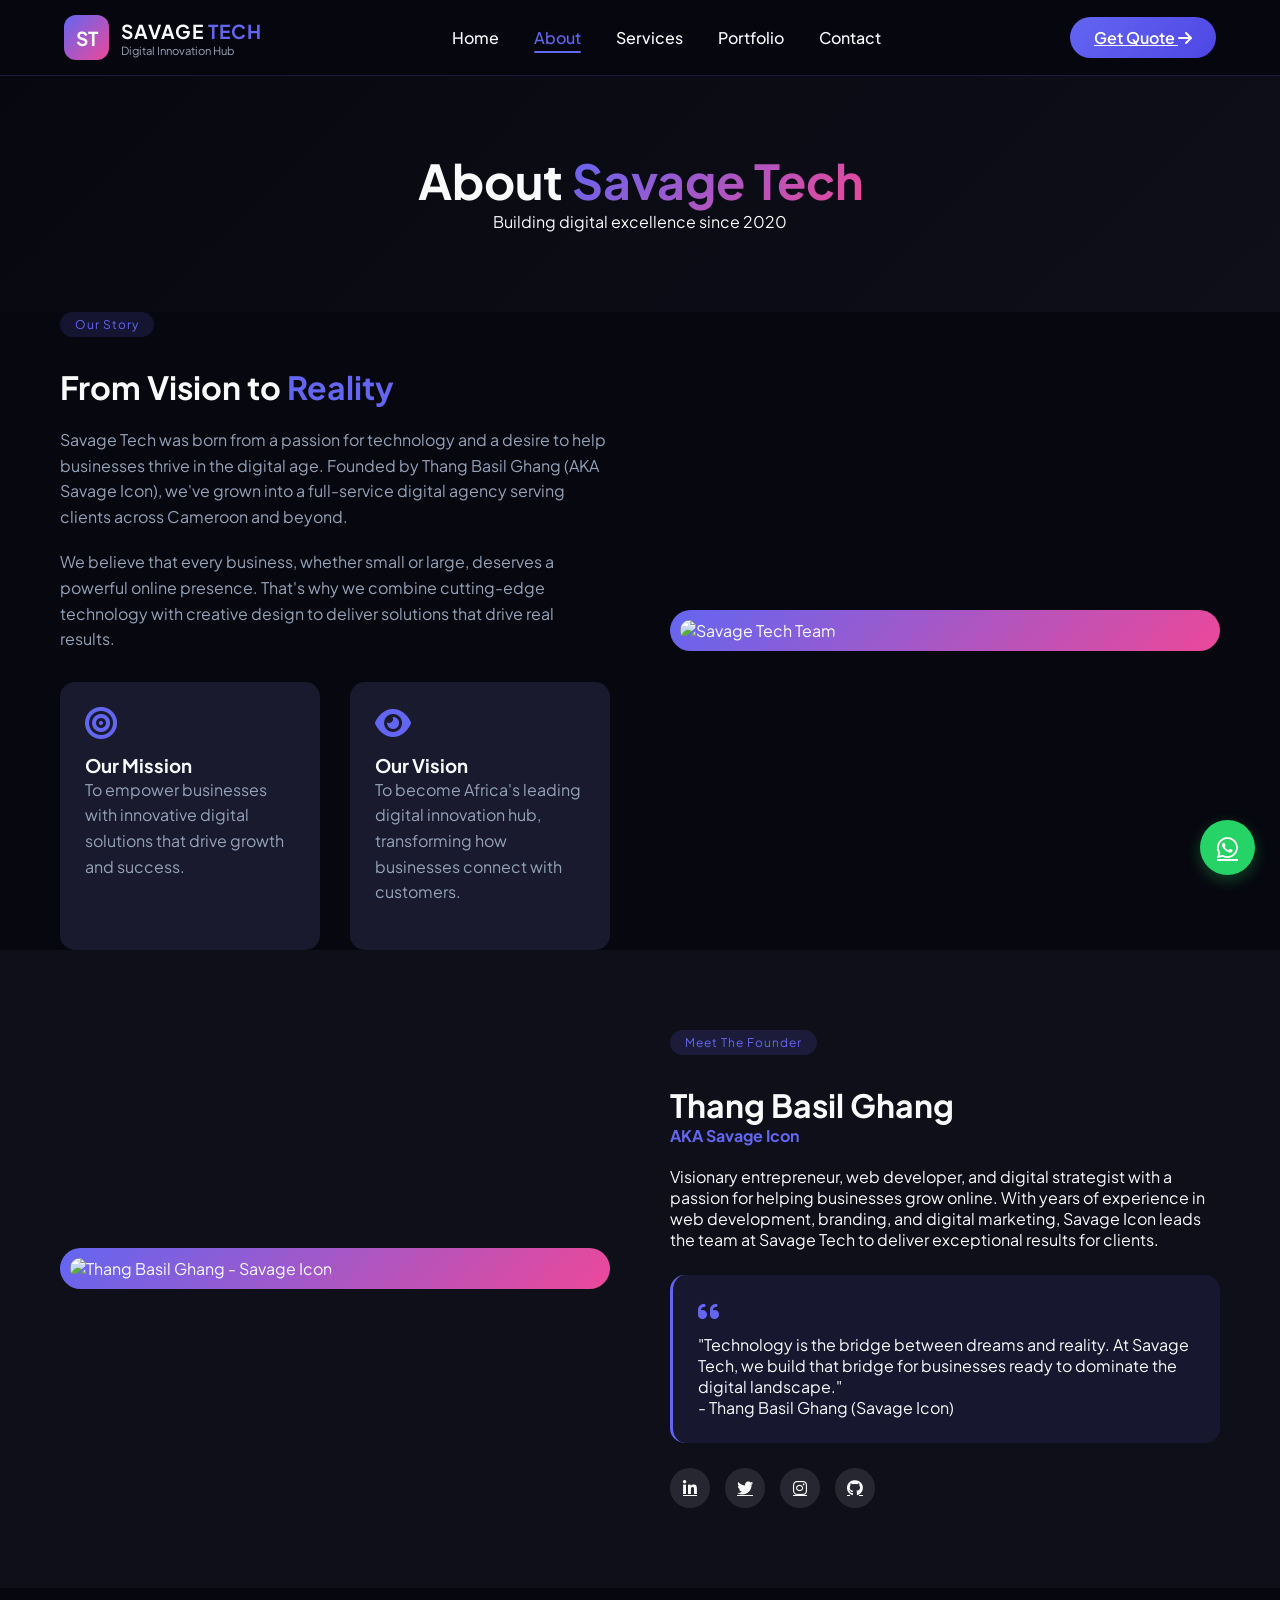
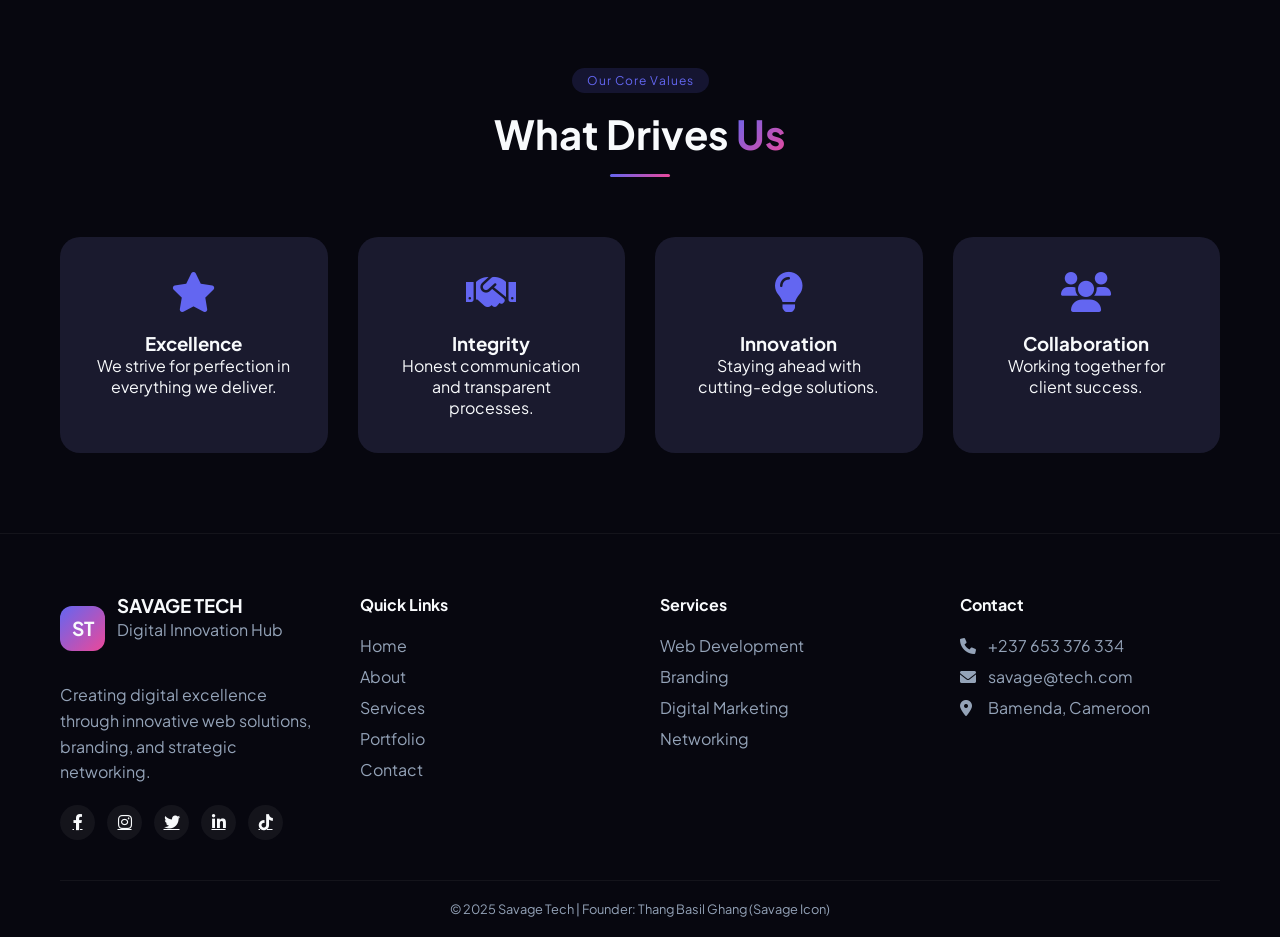
==== commit 2ff34cb4: "real SEO" ====
--- a/about.html
+++ b/about.html
@@ -3,171 +3,227 @@
 <head>
     <meta charset="UTF-8">
     <meta name="viewport" content="width=device-width, initial-scale=1.0">
-    <title>About Us - George's Corner</title>
+    <title>About Us | Savage Tech</title>
     <link href="https://cdnjs.cloudflare.com/ajax/libs/font-awesome/6.0.0/css/all.min.css" rel="stylesheet">
-    <link href="https://fonts.googleapis.com/css2?family=Poppins:wght@300;400;500;600;700;800&display=swap" rel="stylesheet">
+    <link href="https://fonts.googleapis.com/css2?family=Plus+Jakarta+Sans:wght@300;400;500;600;700;800&display=swap" rel="stylesheet">
     <link rel="stylesheet" href="style.css">
+    <!-- Add to ALL pages - Replace with your actual info -->
+
+<!-- Primary Meta Tags -->
+<title>Savage Tech | Professional Web Designer in Bamenda, Cameroon</title>
+<meta name="title" content="Savage Tech | Professional Web Designer in Bamenda, Cameroon">
+<meta name="description" content="Need a professional website? Savage Tech offers affordable web design, development, and SEO services in Bamenda, Cameroon. Free consultation. Call +237 653 376 334">
+<meta name="keywords" content="web designer Bamenda, website development Cameroon, affordable web design, SEO services Cameroon, Savage Tech">
+
+<!-- Open Graph / Facebook -->
+<meta property="og:type" content="website">
+<meta property="og:url" content="https://savagetech.com/">
+<meta property="og:title" content="Savage Tech | Professional Web Designer in Bamenda">
+<meta property="og:description" content="Professional web design and development services in Bamenda, Cameroon">
+<meta property="og:image" content="https://savagetech.com/images/savage-og-image.jpg">
+
+<!-- Twitter -->
+<meta property="twitter:card" content="summary_large_image">
+<meta property="twitter:url" content="https://savagetech.com/">
+<meta property="twitter:title" content="Savage Tech | Web Designer in Bamenda">
+<meta property="twitter:description" content="Professional web design services in Cameroon">
+<meta property="twitter:image" content="https://savagetech.com/images/savage-og-image.jpg">
+
+<!-- Geo Tags (Important for Cameroon) -->
+<meta name="geo.region" content="CM-NW">
+<meta name="geo.placename" content="Bamenda">
+<meta name="geo.position" content="5.9612305;10.1249825">
+<meta name="ICBM" content="5.9612305, 10.1249825">
+
+<!-- Author -->
+<meta name="author" content="Thang Basil Ghang (Savage Icon)">
+
+<!-- Robots -->
+<meta name="robots" content="index, follow">
 </head>
 <body>
 
 <nav class="navbar">
     <div class="nav-container">
         <div class="logo">
-            <h1>GEORGE'S <span>CORNER</span></h1>
-            <p>Upstation End of Tar GRA, Bamenda</p>
+            <div class="logo-icon">ST</div>
+            <div class="logo-text">
+                <h2>SAVAGE <span>TECH</span></h2>
+                <p>Digital Innovation Hub</p>
+            </div>
         </div>
         <div class="nav-links">
             <a href="index.html">Home</a>
             <a href="about.html" class="active">About</a>
-            <a href="menu.html">Menu</a>
-            <a href="gallery.html">Gallery</a>
-            <a href="reviews.html">Reviews</a>
+            <a href="services.html">Services</a>
+            <a href="portfolio.html">Portfolio</a>
             <a href="contact.html">Contact</a>
         </div>
-        <div class="mobile-menu" onclick="toggleMobileMenu()">
-            <i class="fas fa-bars"></i>
+        <div class="nav-buttons">
+            <a href="contact.html" class="nav-cta">Get Quote <i class="fas fa-arrow-right"></i></a>
+            <div class="mobile-menu" onclick="toggleMenu()">
+                <i class="fas fa-bars"></i>
+            </div>
         </div>
     </div>
     <div class="mobile-nav" id="mobileNav">
         <a href="index.html">Home</a>
         <a href="about.html">About</a>
-        <a href="menu.html">Menu</a>
-        <a href="gallery.html">Gallery</a>
-        <a href="reviews.html">Reviews</a>
+        <a href="services.html">Services</a>
+        <a href="portfolio.html">Portfolio</a>
         <a href="contact.html">Contact</a>
     </div>
 </nav>
 
 <section class="page-header">
-    <h1>About <span>George's Corner</span></h1>
-    <p>Your favorite spot in Bamenda since 2019</p>
-</section>
-
-<section class="about-main">
-    <div class="container">
-        <div class="about-grid">
-            <div class="about-text">
-                <h2>Welcome to George's Corner</h2>
-                <p>Located at Upstation End of Tar GRA, George's Corner offers a breathtaking city view, delicious food, and an unforgettable atmosphere. Whether you're here for a romantic dinner, family gathering, or solo relaxation, we've got you covered.</p>
-                <p>Our mission is to provide the best dining and entertainment experience in Bamenda with exceptional service and quality food.</p>
-            </div>
-            <div class="about-image">
-                <img src="https://images.unsplash.com/photo-1514933651103-005eec06c04b?w=600" alt="George's Corner">
-            </div>
-        </div>
-    </div>
-</section>
-
-<section class="accessibility-section">
-    <div class="container">
-        <h2 class="section-title">Accessibility & <span>Services</span></h2>
-        <div class="accessibility-grid">
-            <div class="access-card">
-                <i class="fas fa-wheelchair"></i>
-                <h3>Wheelchair Accessible</h3>
-                <p>Entrance, Seating, Toilet & Parking</p>
-            </div>
-            <div class="access-card">
-                <i class="fas fa-music"></i>
-                <h3>Live Music</h3>
-                <p>Live performances every weekend</p>
-            </div>
-            <div class="access-card">
-                <i class="fas fa-wine-bottle"></i>
-                <h3>Great Beer & Wine</h3>
-                <p>Extensive selection of drinks</p>
-            </div>
-            <div class="access-card">
-                <i class="fas fa-car"></i>
-                <h3>Free Parking</h3>
-                <p>Parking lot & street parking available</p>
-            </div>
-            <div class="access-card">
-                <i class="fas fa-mobile-alt"></i>
-                <h3>NFC Payments</h3>
-                <p>Mobile payments accepted</p>
-            </div>
-            <div class="access-card">
-                <i class="fas fa-child"></i>
-                <h3>Family Friendly</h3>
-                <p>Good for kids of all ages</p>
-            </div>
-            <div class="access-card">
-                <i class="fas fa-utensils"></i>
-                <h3>Service Options</h3>
-                <p>Dine-in • Takeaway • Delivery • Drive-through</p>
-            </div>
-            <div class="access-card">
-                <i class="fas fa-calendar-check"></i>
-                <h3>Reservations</h3>
-                <p>Recommended to book in advance</p>
-            </div>
-        </div>
-    </div>
-</section>
-
-<section class="highlights-section">
-    <div class="container">
-        <h2 class="section-title">What Makes <span>Us Special</span></h2>
-        <div class="highlights-grid">
-            <div class="highlight">
+    <div class="container">
+        <h1>About <span>Savage Tech</span></h1>
+        <p>Building digital excellence since 2020</p>
+    </div>
+</section>
+
+<section class="about-story">
+    <div class="container">
+        <div class="story-grid">
+            <div class="story-content">
+                <span class="subtitle">Our Story</span>
+                <h2>From Vision to <span>Reality</span></h2>
+                <p>Savage Tech was born from a passion for technology and a desire to help businesses thrive in the digital age. Founded by Thang Basil Ghang (AKA Savage Icon), we've grown into a full-service digital agency serving clients across Cameroon and beyond.</p>
+                <p>We believe that every business, whether small or large, deserves a powerful online presence. That's why we combine cutting-edge technology with creative design to deliver solutions that drive real results.</p>
+                <div class="mission-vision">
+                    <div class="mission">
+                        <i class="fas fa-bullseye"></i>
+                        <h3>Our Mission</h3>
+                        <p>To empower businesses with innovative digital solutions that drive growth and success.</p>
+                    </div>
+                    <div class="vision">
+                        <i class="fas fa-eye"></i>
+                        <h3>Our Vision</h3>
+                        <p>To become Africa's leading digital innovation hub, transforming how businesses connect with customers.</p>
+                    </div>
+                </div>
+            </div>
+            <div class="story-image">
+                <div class="image-wrapper">
+                    <img src="https://placehold.co/600x500/1a1a2e/6366f1?text=Savage+Tech" alt="Savage Tech Team">
+                </div>
+            </div>
+        </div>
+    </div>
+</section>
+
+<section class="founder-section">
+    <div class="container">
+        <div class="founder-grid">
+            <div class="founder-image">
+                <div class="founder-img-wrapper">
+                    <img src="https://placehold.co/400x500/1a1a2e/6366f1?text=Savage+Icon" alt="Thang Basil Ghang - Savage Icon">
+                </div>
+            </div>
+            <div class="founder-content">
+                <span class="subtitle">Meet The Founder</span>
+                <h2>Thang Basil Ghang <span>AKA Savage Icon</span></h2>
+                <p>Visionary entrepreneur, web developer, and digital strategist with a passion for helping businesses grow online. With years of experience in web development, branding, and digital marketing, Savage Icon leads the team at Savage Tech to deliver exceptional results for clients.</p>
+                <div class="founder-quote">
+                    <i class="fas fa-quote-left"></i>
+                    <p>"Technology is the bridge between dreams and reality. At Savage Tech, we build that bridge for businesses ready to dominate the digital landscape."</p>
+                    <span>- Thang Basil Ghang (Savage Icon)</span>
+                </div>
+                <div class="founder-social">
+                    <a href="#"><i class="fab fa-linkedin-in"></i></a>
+                    <a href="#"><i class="fab fa-twitter"></i></a>
+                    <a href="#"><i class="fab fa-instagram"></i></a>
+                    <a href="#"><i class="fab fa-github"></i></a>
+                </div>
+            </div>
+        </div>
+    </div>
+</section>
+
+<section class="values">
+    <div class="container">
+        <div class="section-header">
+            <span class="subtitle">Our Core Values</span>
+            <h2>What Drives <span>Us</span></h2>
+            <div class="underline"></div>
+        </div>
+        <div class="values-grid">
+            <div class="value-card">
                 <i class="fas fa-star"></i>
-                <h3>Great Beer Selection</h3>
-            </div>
-            <div class="highlight">
-                <i class="fas fa-star"></i>
-                <h3>Great Wine List</h3>
-            </div>
-            <div class="highlight">
-                <i class="fas fa-star"></i>
-                <h3>Live Performances</h3>
-            </div>
-            <div class="highlight">
-                <i class="fas fa-star"></i>
-                <h3>Cozy Atmosphere</h3>
-            </div>
-            <div class="highlight">
-                <i class="fas fa-star"></i>
-                <h3>Trendy & Upmarket</h3>
-            </div>
-            <div class="highlight">
-                <i class="fas fa-star"></i>
-                <h3>Romantic Setting</h3>
+                <h3>Excellence</h3>
+                <p>We strive for perfection in everything we deliver.</p>
+            </div>
+            <div class="value-card">
+                <i class="fas fa-handshake"></i>
+                <h3>Integrity</h3>
+                <p>Honest communication and transparent processes.</p>
+            </div>
+            <div class="value-card">
+                <i class="fas fa-lightbulb"></i>
+                <h3>Innovation</h3>
+                <p>Staying ahead with cutting-edge solutions.</p>
+            </div>
+            <div class="value-card">
+                <i class="fas fa-users"></i>
+                <h3>Collaboration</h3>
+                <p>Working together for client success.</p>
             </div>
         </div>
     </div>
 </section>
 
 <footer>
-    <div class="footer-content">
-        <div class="footer-section">
-            <h3>GEORGE'S CORNER</h3>
-            <p>Upstation End of Tar GRA<br>Bamenda, Cameroon</p>
-            <p>📞 6 53 81 07 16</p>
-        </div>
-        <div class="footer-section">
-            <h4>Quick Links</h4>
-            <a href="index.html">Home</a>
-            <a href="about.html">About</a>
-            <a href="menu.html">Menu</a>
-            <a href="gallery.html">Gallery</a>
-            <a href="reviews.html">Reviews</a>
-            <a href="contact.html">Contact</a>
-        </div>
-        <div class="footer-section">
-            <h4>Follow Us</h4>
-            <div class="social-links">
-                <a href="#"><i class="fab fa-facebook-f"></i></a>
-                <a href="#"><i class="fab fa-instagram"></i></a>
-                <a href="#"><i class="fab fa-tiktok"></i></a>
-                <a href="#"><i class="fab fa-youtube"></i></a>
-            </div>
-        </div>
-    </div>
-    <div class="footer-bottom">
-        <p>&copy; 2025 George's Corner - All Rights Reserved</p>
+    <!-- Same footer as index.html -->
+    <div class="container">
+        <div class="footer-grid">
+            <div class="footer-about">
+                <div class="footer-logo">
+                    <div class="logo-icon">ST</div>
+                    <div>
+                        <h3>SAVAGE TECH</h3>
+                        <p>Digital Innovation Hub</p>
+                    </div>
+                </div>
+                <p>Creating digital excellence through innovative web solutions, branding, and strategic networking.</p>
+                <div class="footer-social">
+                    <a href="https://www.facebook.com/profile.php?id-100093600316060"><i class="fab fa-facebook-f"></i></a>
+                    <a href="#"><i class="fab fa-instagram"></i></a>
+                    <a href="#"><i class="fab fa-twitter"></i></a>
+                    <a href="#"><i class="fab fa-linkedin-in"></i></a>
+                    <a href="#"><i class="fab fa-tiktok"></i></a>
+                </div>
+            </div>
+            <div class="footer-links">
+                <h4>Quick Links</h4>
+                <a href="index.html">Home</a>
+                <a href="about.html">About</a>
+                <a href="services.html">Services</a>
+                <a href="portfolio.html">Portfolio</a>
+                <a href="contact.html">Contact</a>
+            </div>
+            <div class="footer-links">
+                <h4>Services</h4>
+                <a href="services.html">Web Development</a>
+                <a href="services.html">Branding</a>
+                <a href="services.html">Digital Marketing</a>
+                <a href="services.html">Networking</a>
+            </div>
+            <div class="footer-contact">
+                <h4>Contact</h4>
+                <p><i class="fas fa-phone"></i> +237 653 376 334</p>
+                <p><i class="fas fa-envelope"></i> savage@tech.com</p>
+                <p><i class="fas fa-map-marker-alt"></i> Bamenda, Cameroon</p>
+            </div>
+        </div>
+        <div class="footer-bottom">
+            <p>&copy; 2025 Savage Tech | Founder: Thang Basil Ghang (Savage Icon)</p>
+        </div>
     </div>
 </footer>
+
+<a href="https://wa.me/23765337634" class="whatsapp-float" target="_blank">
+    <i class="fab fa-whatsapp"></i>
+</a>
 
 <script src="script.js"></script>
 </body>
--- a/style.css
+++ b/style.css
@@ -4,26 +4,139 @@
     box-sizing: border-box;
 }
 
+:root {
+    --primary: #6366f1;
+    --primary-dark: #4f46e5;
+    --primary-light: #818cf8;
+    --secondary: #ec4899;
+    --accent: #f59e0b;
+    --dark: #0f0f1a;
+    --darker: #07070f;
+    --card-bg: #1a1a2e;
+    --light: #f8fafc;
+    --gray: #94a3b8;
+    --success: #22c55e;
+    --gradient-1: linear-gradient(135deg, #6366f1, #ec4899);
+    --gradient-2: linear-gradient(135deg, #f59e0b, #ec4899);
+    --gradient-3: linear-gradient(135deg, #0f0f1a, #1a1a2e);
+}
+
 body {
-    font-family: 'Poppins', sans-serif;
-    background: #0a0a0a;
-    color: #fff;
+    font-family: 'Plus Jakarta Sans', sans-serif;
+    background: var(--darker);
+    color: var(--light);
     overflow-x: hidden;
-}
-
-::-webkit-scrollbar { width: 10px; }
-::-webkit-scrollbar-track { background: #1a1a1a; }
-::-webkit-scrollbar-thumb { background: #f59e0b; border-radius: 10px; }
+    cursor: none;
+}
+
+html {
+    scroll-behavior: smooth;
+}
+
+/* Custom Cursor */
+.cursor-dot {
+    width: 8px;
+    height: 8px;
+    background: var(--primary);
+    border-radius: 50%;
+    position: fixed;
+    pointer-events: none;
+    z-index: 9999;
+    transition: transform 0.1s ease;
+}
+
+.cursor-outline {
+    width: 40px;
+    height: 40px;
+    border: 2px solid var(--primary);
+    border-radius: 50%;
+    position: fixed;
+    pointer-events: none;
+    z-index: 9998;
+    transition: all 0.2s ease;
+}
+
+@media (max-width: 768px) {
+    body { cursor: auto; }
+    .cursor-dot, .cursor-outline { display: none; }
+}
+
+/* Scrollbar */
+::-webkit-scrollbar { width: 8px; }
+::-webkit-scrollbar-track { background: var(--darker); }
+::-webkit-scrollbar-thumb { background: var(--primary); border-radius: 10px; }
+
+/* Preloader */
+.preloader {
+    position: fixed;
+    top: 0;
+    left: 0;
+    width: 100%;
+    height: 100%;
+    background: var(--darker);
+    display: flex;
+    justify-content: center;
+    align-items: center;
+    z-index: 99999;
+    transition: opacity 0.5s;
+}
+
+.preloader-content {
+    text-align: center;
+}
+
+.preloader-logo {
+    width: 80px;
+    height: 80px;
+    background: linear-gradient(135deg, var(--primary), var(--secondary));
+    border-radius: 20px;
+    display: flex;
+    align-items: center;
+    justify-content: center;
+    font-size: 2rem;
+    font-weight: bold;
+    margin: 0 auto 20px;
+    animation: pulse 1.5s infinite;
+}
+
+.preloader-bar {
+    width: 200px;
+    height: 3px;
+    background: rgba(255,255,255,0.1);
+    border-radius: 10px;
+    margin: 20px auto;
+    overflow: hidden;
+}
+
+.preloader-bar::after {
+    content: '';
+    display: block;
+    width: 50%;
+    height: 100%;
+    background: linear-gradient(135deg, var(--primary), var(--secondary));
+    animation: loading 1s infinite;
+}
+
+@keyframes pulse {
+    0%, 100% { transform: scale(1); opacity: 1; }
+    50% { transform: scale(1.1); opacity: 0.8; }
+}
+
+@keyframes loading {
+    0% { transform: translateX(-100%); }
+    100% { transform: translateX(200%); }
+}
 
 /* Navbar */
 .navbar {
     position: fixed;
     top: 0;
     width: 100%;
-    background: rgba(10, 10, 10, 0.95);
+    background: rgba(7, 7, 15, 0.95);
     backdrop-filter: blur(10px);
     z-index: 1000;
-    border-bottom: 1px solid rgba(245, 158, 11, 0.3);
+    border-bottom: 1px solid rgba(99, 102, 241, 0.2);
+    transition: all 0.3s;
 }
 
 .nav-container {
@@ -35,48 +148,98 @@
     align-items: center;
 }
 
-.logo h1 {
-    font-size: 1.5rem;
-    background: linear-gradient(135deg, #f59e0b, #f97316);
-    -webkit-background-clip: text;
-    background-clip: text;
-    color: transparent;
-}
-
-.logo p {
+.logo {
+    display: flex;
+    align-items: center;
+    gap: 12px;
+}
+
+.logo-icon {
+    width: 45px;
+    height: 45px;
+    background: linear-gradient(135deg, var(--primary), var(--secondary));
+    border-radius: 12px;
+    display: flex;
+    align-items: center;
+    justify-content: center;
+    font-weight: bold;
+    font-size: 1.2rem;
+    animation: float 3s ease-in-out infinite;
+}
+
+@keyframes float {
+    0%, 100% { transform: translateY(0); }
+    50% { transform: translateY(-5px); }
+}
+
+.logo-text h2 {
+    font-size: 1.2rem;
+    letter-spacing: 1px;
+}
+
+.logo-text h2 span {
+    color: var(--primary);
+}
+
+.logo-text p {
     font-size: 0.7rem;
-    color: #ccc;
+    color: var(--gray);
 }
 
 .nav-links {
     display: flex;
-    gap: 25px;
+    gap: 35px;
 }
 
 .nav-links a {
-    color: white;
+    color: var(--light);
     text-decoration: none;
     font-weight: 500;
     transition: 0.3s;
+    position: relative;
 }
 
 .nav-links a:hover, .nav-links a.active {
-    color: #f59e0b;
+    color: var(--primary);
+}
+
+.nav-links a.active::after {
+    content: '';
+    position: absolute;
+    bottom: -5px;
+    left: 0;
+    width: 100%;
+    height: 2px;
+    background: var(--primary);
+    border-radius: 2px;
+}
+
+.nav-cta {
+    padding: 10px 24px;
+    background: linear-gradient(135deg, var(--primary), var(--primary-dark));
+    border-radius: 50px;
+    color: white !important;
+    font-weight: 600;
+    transition: 0.3s;
+}
+
+.nav-cta:hover {
+    transform: translateY(-2px);
+    box-shadow: 0 5px 15px rgba(99, 102, 241, 0.3);
 }
 
 .mobile-menu {
     display: none;
     font-size: 24px;
     cursor: pointer;
-    color: #f59e0b;
+    color: var(--primary);
 }
 
 .mobile-nav {
     display: none;
     flex-direction: column;
-    background: #1a1a1a;
+    background: var(--dark);
     padding: 20px;
-    gap: 15px;
 }
 
 .mobile-nav.show {
@@ -84,48 +247,111 @@
 }
 
 .mobile-nav a {
-    color: white;
+    color: var(--light);
     text-decoration: none;
-    padding: 10px;
-    border-bottom: 1px solid #333;
+    padding: 12px;
+    border-bottom: 1px solid rgba(255,255,255,0.1);
 }
 
 /* Hero Section */
 .hero {
-    height: 100vh;
-    background: linear-gradient(rgba(0,0,0,0.6), rgba(0,0,0,0.8)), url('https://images.unsplash.com/photo-1514933651103-005eec06c04b?w=1600') center/cover fixed;
-    display: flex;
-    align-items: center;
-    justify-content: center;
+    min-height: 100vh;
+    display: flex;
+    align-items: center;
+    justify-content: center;
+    position: relative;
+    overflow: hidden;
+    padding: 0 5%;
+}
+
+.hero-bg-gradient {
+    position: absolute;
+    top: 0;
+    left: 0;
+    width: 100%;
+    height: 100%;
+    background: radial-gradient(circle at 20% 50%, rgba(99, 102, 241, 0.15), transparent 50%);
+}
+
+.hero-particles {
+    position: absolute;
+    top: 0;
+    left: 0;
+    width: 100%;
+    height: 100%;
+    overflow: hidden;
+}
+
+.hero-content {
     text-align: center;
-    padding-top: 70px;
-}
-
-.hero-content h1 {
-    font-size: 3rem;
-    margin-bottom: 20px;
-}
-
-.hero-content h1 span {
-    color: #f59e0b;
-}
-
-.hero-content p {
+    max-width: 900px;
+    margin: 0 auto;
+    position: relative;
+    z-index: 2;
+}
+
+.hero-badge {
+    display: inline-flex;
+    align-items: center;
+    gap: 8px;
+    background: rgba(99, 102, 241, 0.15);
+    padding: 8px 20px;
+    border-radius: 50px;
+    font-size: 0.85rem;
+    margin-bottom: 30px;
+    backdrop-filter: blur(5px);
+}
+
+.badge-pulse {
+    width: 8px;
+    height: 8px;
+    background: var(--success);
+    border-radius: 50%;
+    animation: pulse-green 1.5s infinite;
+}
+
+@keyframes pulse-green {
+    0%, 100% { opacity: 1; transform: scale(1); }
+    50% { opacity: 0.5; transform: scale(1.5); }
+}
+
+.hero-title {
+    font-size: 4.5rem;
+    line-height: 1.1;
+    margin-bottom: 25px;
+}
+
+.title-line {
+    display: block;
+}
+
+.title-gradient {
+    background: linear-gradient(135deg, var(--primary), var(--secondary));
+    -webkit-background-clip: text;
+    background-clip: text;
+    color: transparent;
+}
+
+.hero-desc {
     font-size: 1.1rem;
-    margin-bottom: 30px;
+    color: var(--gray);
+    max-width: 600px;
+    margin: 0 auto 35px;
 }
 
 .hero-buttons {
     display: flex;
-    gap: 15px;
-    justify-content: center;
-    flex-wrap: wrap;
-}
-
-.btn {
-    display: inline-block;
-    padding: 12px 30px;
-    background: linear-gradient(135deg, #f59e0b, #f97316);
+    gap: 20px;
+    justify-content: center;
+    margin-bottom: 50px;
+}
+
+.btn-primary {
+    display: inline-flex;
+    align-items: center;
+    gap: 10px;
+    padding: 14px 32px;
+    background: linear-gradient(135deg, var(--primary), var(--primary-dark));
     color: white;
     text-decoration: none;
     border-radius: 50px;
@@ -135,514 +361,944 @@
     cursor: pointer;
 }
 
+.btn-primary:hover {
+    transform: translateY(-3px);
+    box-shadow: 0 10px 25px rgba(99, 102, 241, 0.4);
+}
+
 .btn-outline {
+    display: inline-flex;
+    align-items: center;
+    gap: 10px;
+    padding: 14px 32px;
     background: transparent;
-    border: 2px solid #f59e0b;
-}
-
-.btn:hover {
-    transform: scale(1.05);
-    box-shadow: 0 0 20px rgba(245,158,11,0.5);
+    border: 2px solid var(--primary);
+    color: var(--primary);
+    text-decoration: none;
+    border-radius: 50px;
+    font-weight: 600;
+    transition: 0.3s;
+}
+
+.btn-outline:hover {
+    background: var(--primary);
+    color: white;
+    transform: translateY(-3px);
+}
+
+.btn-whatsapp {
+    display: inline-flex;
+    align-items: center;
+    gap: 10px;
+    padding: 14px 32px;
+    background: #25D366;
+    color: white;
+    text-decoration: none;
+    border-radius: 50px;
+    font-weight: 600;
+    transition: 0.3s;
+}
+
+.btn-whatsapp:hover {
+    transform: translateY(-3px);
+    box-shadow: 0 10px 25px rgba(37, 211, 102, 0.4);
+}
+
+.hero-stats {
+    display: flex;
+    justify-content: center;
+    gap: 60px;
+}
+
+.stat h3 {
+    font-size: 2rem;
+    color: var(--primary);
+}
+
+.stat p {
+    font-size: 0.85rem;
+    color: var(--gray);
+}
+
+.hero-scroll {
+    position: absolute;
+    bottom: 30px;
+    left: 50%;
+    transform: translateX(-50%);
+    text-align: center;
+    font-size: 0.8rem;
+    color: var(--gray);
+    animation: bounce 2s infinite;
+}
+
+@keyframes bounce {
+    0%, 100% { transform: translateX(-50%) translateY(0); }
+    50% { transform: translateX(-50%) translateY(10px); }
+}
+
+/* Clients Section */
+.clients {
+    padding: 60px 5%;
+    border-bottom: 1px solid rgba(255,255,255,0.05);
+}
+
+.clients-label {
+    text-align: center;
+    color: var(--gray);
+    font-size: 0.8rem;
+    margin-bottom: 30px;
+    letter-spacing: 2px;
+}
+
+.clients-grid {
+    display: flex;
+    justify-content: center;
+    flex-wrap: wrap;
+    gap: 50px;
+}
+
+.client-logo {
+    font-size: 1.2rem;
+    font-weight: 600;
+    color: var(--gray);
+    opacity: 0.6;
+    transition: 0.3s;
+}
+
+.client-logo:hover {
+    opacity: 1;
+    color: var(--primary);
 }
 
 /* Container */
 .container {
-    max-width: 1400px;
+    max-width: 1200px;
     margin: 0 auto;
-    padding: 0 5%;
-}
-
-/* Section Titles */
-.section-title {
+    padding: 0 20px;
+}
+
+/* Section Header */
+.section-header {
     text-align: center;
+    margin-bottom: 60px;
+}
+
+.subtitle {
+    display: inline-block;
+    background: rgba(99, 102, 241, 0.15);
+    padding: 5px 15px;
+    border-radius: 50px;
+    font-size: 0.75rem;
+    color: var(--primary);
+    margin-bottom: 15px;
+    letter-spacing: 1px;
+}
+
+.section-header h2 {
+    font-size: 2.5rem;
+}
+
+.section-header h2 span {
+    background: linear-gradient(135deg, var(--primary), var(--secondary));
+    -webkit-background-clip: text;
+    background-clip: text;
+    color: transparent;
+}
+
+.underline {
+    width: 60px;
+    height: 3px;
+    background: linear-gradient(135deg, var(--primary), var(--secondary));
+    margin: 15px auto 0;
+    border-radius: 3px;
+}
+
+/* Services Preview */
+.services-preview, .why-us, .values, .services-full, .process, .portfolio-gallery, .testimonials, .contact-page {
+    padding: 80px 0;
+}
+
+.services-grid, .values-grid, .services-full-grid {
+    display: grid;
+    grid-template-columns: repeat(auto-fit, minmax(280px, 1fr));
+    gap: 30px;
+}
+
+.service-card {
+    background: var(--card-bg);
+    padding: 35px;
+    border-radius: 20px;
+    text-align: center;
+    transition: 0.3s;
+    border: 1px solid rgba(255,255,255,0.05);
+}
+
+.service-card:hover {
+    transform: translateY(-10px);
+    border-color: var(--primary);
+    box-shadow: 0 20px 40px rgba(0,0,0,0.3);
+}
+
+.service-icon {
+    width: 70px;
+    height: 70px;
+    background: rgba(99, 102, 241, 0.15);
+    border-radius: 20px;
+    display: flex;
+    align-items: center;
+    justify-content: center;
+    margin: 0 auto 25px;
+}
+
+.service-icon i {
     font-size: 2rem;
-    margin-bottom: 50px;
-}
-
-.section-title span {
-    color: #f59e0b;
+    color: var(--primary);
+}
+
+.service-card h3 {
+    margin-bottom: 15px;
+}
+
+.service-card p {
+    color: var(--gray);
+    margin-bottom: 20px;
+    line-height: 1.6;
+}
+
+.service-link {
+    color: var(--primary);
+    text-decoration: none;
+    font-weight: 500;
+    display: inline-flex;
+    align-items: center;
+    gap: 8px;
+    transition: 0.3s;
+}
+
+.service-link:hover {
+    gap: 12px;
+}
+
+/* Why Us Section */
+.why-us {
+    background: var(--dark);
+}
+
+.why-grid {
+    display: grid;
+    grid-template-columns: 1fr 1fr;
+    gap: 60px;
+    align-items: center;
+}
+
+.why-content h2 {
+    font-size: 2.5rem;
+    margin: 15px 0 20px;
+}
+
+.why-content h2 span {
+    color: var(--primary);
+}
+
+.why-content > p {
+    color: var(--gray);
+    margin-bottom: 30px;
+    line-height: 1.6;
+}
+
+.why-features {
+    margin-bottom: 35px;
+}
+
+.why-feature {
+    display: flex;
+    gap: 15px;
+    margin-bottom: 20px;
+}
+
+.why-feature i {
+    color: var(--primary);
+    font-size: 1.3rem;
+    margin-top: 3px;
+}
+
+.why-feature h4 {
+    margin-bottom: 5px;
+}
+
+.why-feature p {
+    color: var(--gray);
+    font-size: 0.85rem;
+}
+
+.why-image {
+    position: relative;
+    min-height: 400px;
+}
+
+.why-image-bg {
+    width: 100%;
+    height: 400px;
+    background: linear-gradient(135deg, var(--primary), var(--secondary));
+    border-radius: 30px;
+    opacity: 0.1;
+}
+
+.floating-card {
+    position: absolute;
+    background: var(--card-bg);
+    padding: 15px 25px;
+    border-radius: 50px;
+    display: flex;
+    align-items: center;
+    gap: 10px;
+    backdrop-filter: blur(10px);
+    border: 1px solid rgba(255,255,255,0.1);
+    animation: float 4s ease-in-out infinite;
+}
+
+.card-1 {
+    top: 20%;
+    left: -20px;
+}
+
+.card-2 {
+    bottom: 30%;
+    right: -20px;
+    animation-delay: 1s;
+}
+
+.card-3 {
+    bottom: 10%;
+    left: 20%;
+    animation-delay: 2s;
+}
+
+/* CTA Section */
+.cta-section {
+    padding: 100px 0;
+    background: linear-gradient(135deg, var(--primary), var(--primary-dark));
+    text-align: center;
+    position: relative;
+    overflow: hidden;
+}
+
+.cta-section h2 {
+    font-size: 2.5rem;
+    margin-bottom: 15px;
+}
+
+.cta-section p {
+    margin-bottom: 30px;
+    opacity: 0.9;
+}
+
+.cta-buttons {
+    display: flex;
+    gap: 20px;
+    justify-content: center;
+    flex-wrap: wrap;
+}
+
+.cta-section .btn-primary {
+    background: white;
+    color: var(--primary);
+}
+
+.cta-section .btn-whatsapp {
+    background: rgba(255,255,255,0.2);
+    backdrop-filter: blur(5px);
 }
 
 /* Page Header */
 .page-header {
-    background: linear-gradient(135deg, #1a1a1a, #0a0a0a);
-    padding: 120px 5% 60px;
+    background: linear-gradient(135deg, var(--darker), var(--dark));
+    padding: 150px 0 80px;
     text-align: center;
 }
 
 .page-header h1 {
-    font-size: 2.5rem;
+    font-size: 3rem;
 }
 
 .page-header h1 span {
-    color: #f59e0b;
-}
-
-/* Features Section */
-.features-section, .stats-section {
-    padding: 80px 5%;
-}
-
-.features-grid {
+    background: linear-gradient(135deg, var(--primary), var(--secondary));
+    -webkit-background-clip: text;
+    background-clip: text;
+    color: transparent;
+}
+
+/* Story Section */
+.story-grid {
+    display: grid;
+    grid-template-columns: 1fr 1fr;
+    gap: 60px;
+    align-items: center;
+}
+
+.story-content h2 {
+    font-size: 2rem;
+    margin: 15px 0 20px;
+}
+
+.story-content h2 span {
+    color: var(--primary);
+}
+
+.story-content p {
+    color: var(--gray);
+    margin-bottom: 20px;
+    line-height: 1.6;
+}
+
+.mission-vision {
+    display: grid;
+    grid-template-columns: 1fr 1fr;
+    gap: 30px;
+    margin-top: 30px;
+}
+
+.mission, .vision {
+    background: var(--card-bg);
+    padding: 25px;
+    border-radius: 15px;
+}
+
+.mission i, .vision i {
+    font-size: 2rem;
+    color: var(--primary);
+    margin-bottom: 15px;
+}
+
+.story-image .image-wrapper {
+    background: linear-gradient(135deg, var(--primary), var(--secondary));
+    border-radius: 30px;
+    overflow: hidden;
+    padding: 10px;
+}
+
+.story-image img {
+    width: 100%;
+    border-radius: 20px;
+}
+
+/* Founder Section */
+.founder-section {
+    background: var(--dark);
+    padding: 80px 0;
+}
+
+.founder-grid {
+    display: grid;
+    grid-template-columns: 1fr 1fr;
+    gap: 60px;
+    align-items: center;
+}
+
+.founder-img-wrapper {
+    background: linear-gradient(135deg, var(--primary), var(--secondary));
+    border-radius: 30px;
+    overflow: hidden;
+    padding: 10px;
+}
+
+.founder-img-wrapper img {
+    width: 100%;
+    border-radius: 20px;
+}
+
+.founder-content h2 {
+    font-size: 2rem;
+    margin: 15px 0 20px;
+}
+
+.founder-content h2 span {
+    color: var(--primary);
+    font-size: 1rem;
+    display: block;
+}
+
+.founder-quote {
+    background: rgba(99, 102, 241, 0.1);
+    padding: 25px;
+    border-radius: 15px;
+    margin: 25px 0;
+    border-left: 3px solid var(--primary);
+}
+
+.founder-quote i {
+    color: var(--primary);
+    font-size: 1.5rem;
+    margin-bottom: 10px;
+}
+
+.founder-social {
+    display: flex;
+    gap: 15px;
+}
+
+.founder-social a {
+    width: 40px;
+    height: 40px;
+    background: rgba(255,255,255,0.1);
+    border-radius: 50%;
+    display: flex;
+    align-items: center;
+    justify-content: center;
+    color: var(--light);
+    transition: 0.3s;
+}
+
+.founder-social a:hover {
+    background: var(--primary);
+    transform: translateY(-3px);
+}
+
+/* Values Grid */
+.values-grid {
     display: grid;
     grid-template-columns: repeat(auto-fit, minmax(250px, 1fr));
     gap: 30px;
 }
 
-.feature-card {
-    background: rgba(255,255,255,0.05);
-    padding: 30px;
+.value-card {
+    text-align: center;
+    padding: 35px;
+    background: var(--card-bg);
     border-radius: 20px;
-    text-align: center;
-    transition: 0.3s;
-    border: 1px solid rgba(245,158,11,0.3);
-}
-
-.feature-card:hover {
+    transition: 0.3s;
+}
+
+.value-card:hover {
     transform: translateY(-10px);
-    border-color: #f59e0b;
-}
-
-.feature-card i {
+}
+
+.value-card i {
     font-size: 2.5rem;
-    color: #f59e0b;
+    color: var(--primary);
     margin-bottom: 20px;
 }
 
-/* Stats */
-.stats-grid {
+/* Service Full Cards */
+.service-full-card {
+    background: var(--card-bg);
+    padding: 40px;
+    border-radius: 20px;
+    transition: 0.3s;
+}
+
+.service-full-card:hover {
+    transform: translateY(-10px);
+}
+
+.service-icon-large {
+    width: 80px;
+    height: 80px;
+    background: rgba(99, 102, 241, 0.15);
+    border-radius: 20px;
+    display: flex;
+    align-items: center;
+    justify-content: center;
+    margin-bottom: 25px;
+}
+
+.service-icon-large i {
+    font-size: 2.5rem;
+    color: var(--primary);
+}
+
+.service-full-card h2 {
+    margin-bottom: 15px;
+}
+
+.service-full-card > p {
+    color: var(--gray);
+    margin-bottom: 20px;
+    line-height: 1.6;
+}
+
+.service-features {
+    list-style: none;
+    margin: 20px 0;
+}
+
+.service-features li {
+    margin: 10px 0;
+    display: flex;
+    align-items: center;
+    gap: 10px;
+}
+
+.service-features li i {
+    color: var(--success);
+    font-size: 0.8rem;
+}
+
+.service-price {
+    margin: 20px 0;
+    font-size: 1.2rem;
+    font-weight: bold;
+    color: var(--primary);
+}
+
+/* Process Steps */
+.process-steps {
     display: grid;
     grid-template-columns: repeat(auto-fit, minmax(200px, 1fr));
     gap: 30px;
     text-align: center;
 }
 
-.stat h3 {
-    font-size: 2.5rem;
-    color: #f59e0b;
-}
-
-/* About Page */
-.about-main {
-    padding: 60px 5%;
-}
-
-.about-grid {
-    display: grid;
-    grid-template-columns: 1fr 1fr;
-    gap: 50px;
-    align-items: center;
-}
-
-.about-text h2 {
-    font-size: 2rem;
-    margin-bottom: 20px;
-}
-
-.about-text p {
-    margin-bottom: 20px;
-    line-height: 1.8;
-}
-
-.about-image img {
-    width: 100%;
+.step {
+    padding: 30px;
+    background: var(--card-bg);
     border-radius: 20px;
-}
-
-/* Accessibility Section */
-.accessibility-section, .highlights-section {
-    padding: 60px 5%;
-    background: rgba(245,158,11,0.05);
-}
-
-.accessibility-grid {
-    display: grid;
-    grid-template-columns: repeat(auto-fit, minmax(280px, 1fr));
-    gap: 25px;
-}
-
-.access-card, .highlight {
-    background: rgba(255,255,255,0.05);
-    padding: 25px;
-    border-radius: 15px;
-    text-align: center;
-}
-
-.access-card i, .highlight i {
-    font-size: 2rem;
-    color: #f59e0b;
-    margin-bottom: 15px;
-}
-
-.highlights-grid {
-    display: grid;
-    grid-template-columns: repeat(auto-fit, minmax(200px, 1fr));
-    gap: 20px;
-    text-align: center;
-}
-
-/* Menu Page */
-.menu-section {
-    padding: 60px 5%;
-}
-
-.menu-category {
-    margin-bottom: 60px;
-}
-
-.menu-category h2 {
-    margin-bottom: 30px;
-    color: #f59e0b;
-}
-
-.menu-grid {
-    display: grid;
-    grid-template-columns: repeat(auto-fill, minmax(300px, 1fr));
-    gap: 30px;
-}
-
-.menu-item {
-    background: rgba(255,255,255,0.05);
-    border-radius: 15px;
-    overflow: hidden;
-    transition: 0.3s;
-}
-
-.menu-item:hover {
-    transform: scale(1.02);
-}
-
-.menu-item img {
-    width: 100%;
-    height: 200px;
-    object-fit: cover;
-}
-
-.menu-info {
-    padding: 20px;
-    display: flex;
-    justify-content: space-between;
-    align-items: center;
-}
-
-.menu-price {
-    color: #f59e0b;
+    position: relative;
+}
+
+.step-number {
+    width: 50px;
+    height: 50px;
+    background: linear-gradient(135deg, var(--primary), var(--secondary));
+    border-radius: 50%;
+    display: flex;
+    align-items: center;
+    justify-content: center;
+    margin: 0 auto 20px;
     font-weight: bold;
     font-size: 1.2rem;
 }
 
-/* Gallery Page */
-.gallery-section {
-    padding: 60px 5%;
-}
-
-.gallery-grid {
-    display: grid;
-    grid-template-columns: repeat(auto-fill, minmax(300px, 1fr));
-    gap: 20px;
-}
-
-.gallery-item {
-    position: relative;
-    border-radius: 15px;
-    overflow: hidden;
+/* Portfolio Filter */
+.portfolio-filter {
+    padding: 40px 0;
+}
+
+.filter-buttons {
+    display: flex;
+    justify-content: center;
+    gap: 15px;
+    flex-wrap: wrap;
+}
+
+.filter-btn {
+    padding: 10px 25px;
+    background: var(--card-bg);
+    border: none;
+    color: var(--light);
+    border-radius: 50px;
     cursor: pointer;
-    aspect-ratio: 1;
-}
-
-.gallery-item img, .gallery-item video {
-    width: 100%;
-    height: 100%;
-    object-fit: cover;
-    transition: 0.3s;
-}
-
-.gallery-item:hover img, .gallery-item:hover video {
-    transform: scale(1.1);
-}
-
-.gallery-overlay {
-    position: absolute;
-    bottom: 0;
-    left: 0;
-    right: 0;
-    background: linear-gradient(transparent, rgba(0,0,0,0.8));
-    padding: 20px;
-    opacity: 0;
-    transition: 0.3s;
-}
-
-.gallery-item:hover .gallery-overlay {
-    opacity: 1;
-}
-
-.upload-area {
-    margin-top: 40px;
-    padding: 30px;
-    border: 2px dashed #f59e0b;
-    border-radius: 20px;
-    text-align: center;
-    background: rgba(255,255,255,0.05);
-}
-
-.upload-area input {
-    margin: 10px 0;
-    padding: 10px;
-    background: #1a1a1a;
-    border: 1px solid #f59e0b;
-    color: white;
-    border-radius: 10px;
-    width: 100%;
-    max-width: 400px;
-}
-
-.upload-note {
-    font-size: 12px;
-    margin-top: 10px;
-    color: #888;
-}
-
-/* Modal */
-.modal {
-    display: none;
-    position: fixed;
-    top: 0;
-    left: 0;
-    width: 100%;
-    height: 100%;
-    background: rgba(0,0,0,0.9);
-    z-index: 2000;
-    justify-content: center;
-    align-items: center;
-}
-
-.modal img, .modal video {
-    max-width: 90%;
-    max-height: 90%;
-}
-
-.modal-close {
-    position: absolute;
-    top: 20px;
-    right: 40px;
-    font-size: 40px;
-    cursor: pointer;
-    color: white;
-}
-
-/* Reviews Page */
-.reviews-section {
-    padding: 60px 5%;
-}
-
-.rating-summary {
-    text-align: center;
-    margin-bottom: 40px;
-}
-
-.big-rating {
-    font-size: 4rem;
-    font-weight: bold;
-    color: #f59e0b;
-}
-
-.stars {
-    font-size: 1.5rem;
-    letter-spacing: 5px;
-}
-
-.reviews-filter {
-    display: flex;
-    justify-content: center;
-    gap: 10px;
-    margin-bottom: 40px;
-    flex-wrap: wrap;
-}
-
-.filter-btn {
-    padding: 8px 20px;
-    background: rgba(255,255,255,0.1);
-    border: 1px solid #333;
-    color: white;
-    border-radius: 30px;
-    cursor: pointer;
     transition: 0.3s;
 }
 
 .filter-btn.active, .filter-btn:hover {
-    background: #f59e0b;
-    border-color: #f59e0b;
-}
-
-.reviews-grid {
+    background: var(--primary);
+}
+
+/* Portfolio Grid */
+.portfolio-grid {
     display: grid;
     grid-template-columns: repeat(auto-fill, minmax(350px, 1fr));
     gap: 30px;
-    margin-bottom: 50px;
-}
-
-.review-card {
-    background: rgba(255,255,255,0.05);
+}
+
+.portfolio-item {
+    background: var(--card-bg);
     border-radius: 15px;
+    overflow: hidden;
+    transition: 0.3s;
+}
+
+.portfolio-item:hover {
+    transform: translateY(-10px);
+}
+
+.portfolio-item img {
+    width: 100%;
+    height: 250px;
+    object-fit: cover;
+}
+
+.portfolio-info {
     padding: 20px;
-    border-left: 4px solid #f59e0b;
-}
-
-.review-stars {
-    color: #f59e0b;
-    margin-bottom: 10px;
-    font-size: 1rem;
-}
-
-.review-name {
-    font-weight: bold;
-    margin-top: 15px;
-}
-
-.review-date {
-    font-size: 0.8rem;
-    color: #888;
-}
-
-.write-review {
-    background: rgba(255,255,255,0.05);
+}
+
+.portfolio-info h3 {
+    margin-bottom: 5px;
+}
+
+.portfolio-info p {
+    color: var(--gray);
+}
+
+/* Testimonials Grid */
+.testimonials-grid {
+    display: grid;
+    grid-template-columns: repeat(auto-fill, minmax(350px, 1fr));
+    gap: 30px;
+}
+
+.testimonial-card {
+    background: var(--card-bg);
     padding: 30px;
     border-radius: 20px;
 }
 
-.star-rating {
-    display: flex;
-    gap: 10px;
-    font-size: 24px;
-    cursor: pointer;
-    margin: 15px 0;
-}
-
-.star-rating i {
-    color: #555;
-    transition: 0.2s;
-}
-
-.star-rating i.active {
-    color: #f59e0b;
-}
-
-.review-input, .review-textarea {
-    width: 100%;
-    padding: 12px;
-    margin: 10px 0;
-    background: #1a1a1a;
-    border: 1px solid #333;
-    border-radius: 10px;
-    color: white;
+.testimonial-card i {
+    font-size: 2rem;
+    color: var(--primary);
+    opacity: 0.5;
+    margin-bottom: 20px;
+}
+
+.testimonial-card p {
+    margin-bottom: 20px;
+    line-height: 1.6;
+}
+
+.client-info {
+    display: flex;
+    align-items: center;
+    gap: 15px;
+}
+
+.client-info img {
+    width: 50px;
+    height: 50px;
+    border-radius: 50%;
+    object-fit: cover;
 }
 
 /* Contact Page */
-.contact-section {
-    padding: 60px 5%;
-}
-
 .contact-grid {
     display: grid;
     grid-template-columns: 1fr 1fr;
     gap: 50px;
 }
 
-.contact-info {
+.contact-info-card, .contact-form-card {
+    background: var(--card-bg);
+    padding: 40px;
+    border-radius: 20px;
+}
+
+.contact-info-card h3, .contact-form-card h3 {
+    font-size: 1.5rem;
+    margin-bottom: 15px;
+}
+
+.contact-info-card > p {
+    color: var(--gray);
+    margin-bottom: 30px;
+}
+
+.contact-details {
+    margin-bottom: 30px;
+}
+
+.detail {
+    display: flex;
+    gap: 15px;
+    margin-bottom: 20px;
+}
+
+.detail i {
+    width: 45px;
+    height: 45px;
+    background: rgba(99, 102, 241, 0.15);
+    border-radius: 12px;
+    display: flex;
+    align-items: center;
+    justify-content: center;
+    color: var(--primary);
+    font-size: 1.2rem;
+}
+
+.contact-hours {
+    padding-top: 20px;
+    border-top: 1px solid rgba(255,255,255,0.1);
+}
+
+.contact-hours h4 {
+    margin-bottom: 10px;
+}
+
+.contact-hours p {
+    color: var(--gray);
+    font-size: 0.9rem;
+}
+
+/* Form */
+.form-row {
+    display: grid;
+    grid-template-columns: 1fr 1fr;
+    gap: 15px;
+}
+
+.form-group {
+    margin-bottom: 20px;
+}
+
+.form-group input, .form-group textarea, .form-group select {
+    width: 100%;
+    padding: 14px;
     background: rgba(255,255,255,0.05);
-    padding: 30px;
-    border-radius: 20px;
-}
-
-.info-item {
-    display: flex;
-    gap: 15px;
-    margin: 20px 0;
-}
-
-.info-item i {
-    font-size: 1.3rem;
-    color: #f59e0b;
-}
-
-.map-link {
-    color: #f59e0b;
-    text-decoration: none;
-    margin-top: 5px;
-    display: inline-block;
-}
-
-.social-links {
-    display: flex;
-    gap: 15px;
-    margin-top: 20px;
-}
-
-.social-links a {
-    width: 40px;
-    height: 40px;
-    background: rgba(255,255,255,0.1);
-    border-radius: 50%;
-    display: flex;
-    align-items: center;
-    justify-content: center;
-    color: white;
-    transition: 0.3s;
-}
-
-.social-links a:hover {
-    background: #f59e0b;
-    transform: translateY(-3px);
-}
-
-.contact-form {
-    background: rgba(255,255,255,0.05);
-    padding: 30px;
-    border-radius: 20px;
-}
-
-.contact-form input, .contact-form textarea {
+    border: 1px solid rgba(255,255,255,0.1);
+    border-radius: 12px;
+    color: var(--light);
+    font-family: inherit;
+    transition: 0.3s;
+}
+
+.form-group input:focus, .form-group textarea:focus, .form-group select:focus {
+    outline: none;
+    border-color: var(--primary);
+}
+
+.submit-btn {
     width: 100%;
-    padding: 12px;
-    margin: 10px 0;
-    background: #1a1a1a;
-    border: 1px solid #333;
-    border-radius: 10px;
-    color: white;
+}
+
+/* Map Section */
+.map-section {
+    padding: 0 0 80px;
 }
 
 /* Footer */
 footer {
-    background: #0a0a0a;
-    padding: 40px 5% 20px;
-    border-top: 1px solid rgba(245,158,11,0.3);
-}
-
-.footer-content {
-    max-width: 1400px;
-    margin: 0 auto;
+    background: var(--darker);
+    padding: 60px 0 20px;
+    border-top: 1px solid rgba(255,255,255,0.05);
+}
+
+.footer-grid {
     display: grid;
     grid-template-columns: repeat(auto-fit, minmax(250px, 1fr));
     gap: 40px;
-}
-
-.footer-section a {
+    margin-bottom: 40px;
+}
+
+.footer-logo {
+    display: flex;
+    align-items: center;
+    gap: 12px;
+    margin-bottom: 20px;
+}
+
+.footer-about p {
+    color: var(--gray);
+    line-height: 1.6;
+    margin-bottom: 20px;
+}
+
+.footer-social {
+    display: flex;
+    gap: 12px;
+}
+
+.footer-social a {
+    width: 35px;
+    height: 35px;
+    background: rgba(255,255,255,0.05);
+    border-radius: 50%;
+    display: flex;
+    align-items: center;
+    justify-content: center;
+    color: var(--light);
+    transition: 0.3s;
+}
+
+.footer-social a:hover {
+    background: var(--primary);
+    transform: translateY(-3px);
+}
+
+.footer-links h4, .footer-contact h4 {
+    margin-bottom: 20px;
+}
+
+.footer-links a {
     display: block;
-    color: #ccc;
+    color: var(--gray);
     text-decoration: none;
-    margin: 10px 0;
-    transition: 0.3s;
-}
-
-.footer-section a:hover {
-    color: #f59e0b;
+    margin-bottom: 10px;
+    transition: 0.3s;
+}
+
+.footer-links a:hover {
+    color: var(--primary);
+    transform: translateX(5px);
+}
+
+.footer-contact p {
+    color: var(--gray);
+    margin-bottom: 10px;
+}
+
+.footer-contact i {
+    width: 25px;
+}
+
+.footer-founder {
+    margin-top: 15px;
+    padding-top: 15px;
+    border-top: 1px solid rgba(255,255,255,0.05);
+    font-size: 0.85rem;
+    color: var(--primary);
 }
 
 .footer-bottom {
     text-align: center;
-    padding-top: 30px;
-    margin-top: 30px;
-    border-top: 1px solid #333;
+    padding-top: 20px;
+    border-top: 1px solid rgba(255,255,255,0.05);
+    color: var(--gray);
+    font-size: 0.8rem;
+}
+
+.footer-bottom i {
+    color: var(--secondary);
+}
+
+/* WhatsApp Float */
+.whatsapp-float {
+    position: fixed;
+    bottom: 25px;
+    right: 25px;
+    background: #25D366;
+    width: 55px;
+    height: 55px;
+    border-radius: 50%;
+    display: flex;
+    align-items: center;
+    justify-content: center;
+    color: white;
+    font-size: 1.5rem;
+    z-index: 999;
+    transition: 0.3s;
+    box-shadow: 0 5px 15px rgba(37, 211, 102, 0.3);
+}
+
+.whatsapp-float:hover {
+    transform: scale(1.1);
+    background: #20b859;
+}
+
+.whatsapp-tooltip {
+    position: absolute;
+    right: 70px;
+    background: var(--dark);
+    padding: 8px 15px;
+    border-radius: 30px;
+    font-size: 0.75rem;
+    white-space: nowrap;
+    opacity: 0;
+    visibility: hidden;
+    transition: 0.3s;
+}
+
+.whatsapp-float:hover .whatsapp-tooltip {
+    opacity: 1;
+    visibility: visible;
 }
 
 /* Responsive */
@@ -653,20 +1309,36 @@
     .mobile-menu {
         display: block;
     }
-    .hero-content h1 {
-        font-size: 2rem;
+    .hero-title {
+        font-size: 2.5rem;
     }
-    .about-grid, .contact-grid {
+    .hero-buttons {
+        flex-direction: column;
+        align-items: center;
+    }
+    .hero-stats {
+        gap: 30px;
+    }
+    .why-grid, .story-grid, .founder-grid, .contact-grid {
         grid-template-columns: 1fr;
     }
-    .section-title {
-        font-size: 1.5rem;
-    }
-    .page-header h1 {
+    .section-header h2 {
         font-size: 1.8rem;
     }
-    .reviews-grid {
+    .form-row {
         grid-template-columns: 1fr;
+    }
+    .portfolio-grid {
+        grid-template-columns: 1fr;
+    }
+    .testimonials-grid {
+        grid-template-columns: 1fr;
+    }
+    .floating-card {
+        display: none;
+    }
+    .cta-section h2 {
+        font-size: 1.8rem;
     }
 }
 
@@ -682,6 +1354,12 @@
     }
 }
 
-.feature-card, .menu-item, .review-card, .access-card {
+.service-card, .portfolio-item, .testimonial-card, .value-card {
     animation: fadeInUp 0.6s ease forwards;
-}+    opacity: 0;
+}
+
+.service-card:nth-child(1) { animation-delay: 0.1s; }
+.service-card:nth-child(2) { animation-delay: 0.2s; }
+.service-card:nth-child(3) { animation-delay: 0.3s; }
+.service-card:nth-child(4) { animation-delay: 0.4s; }
